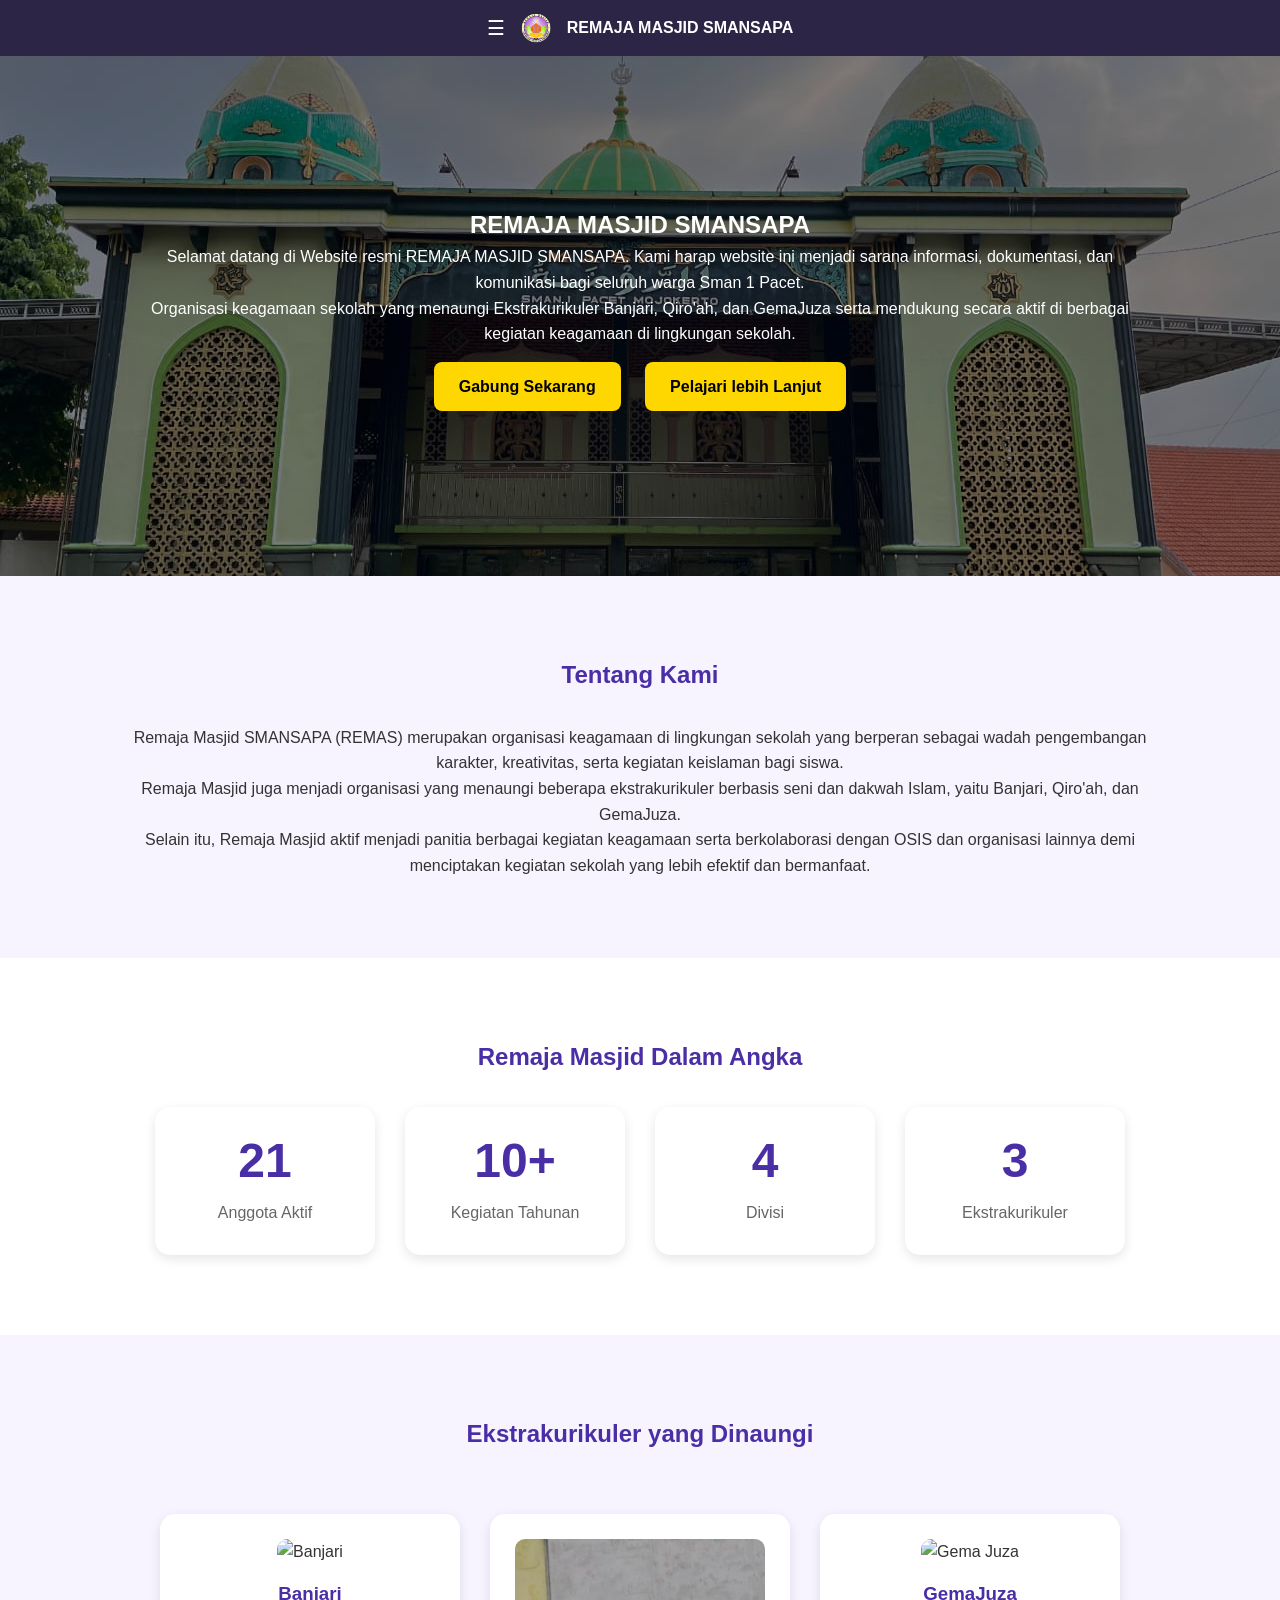
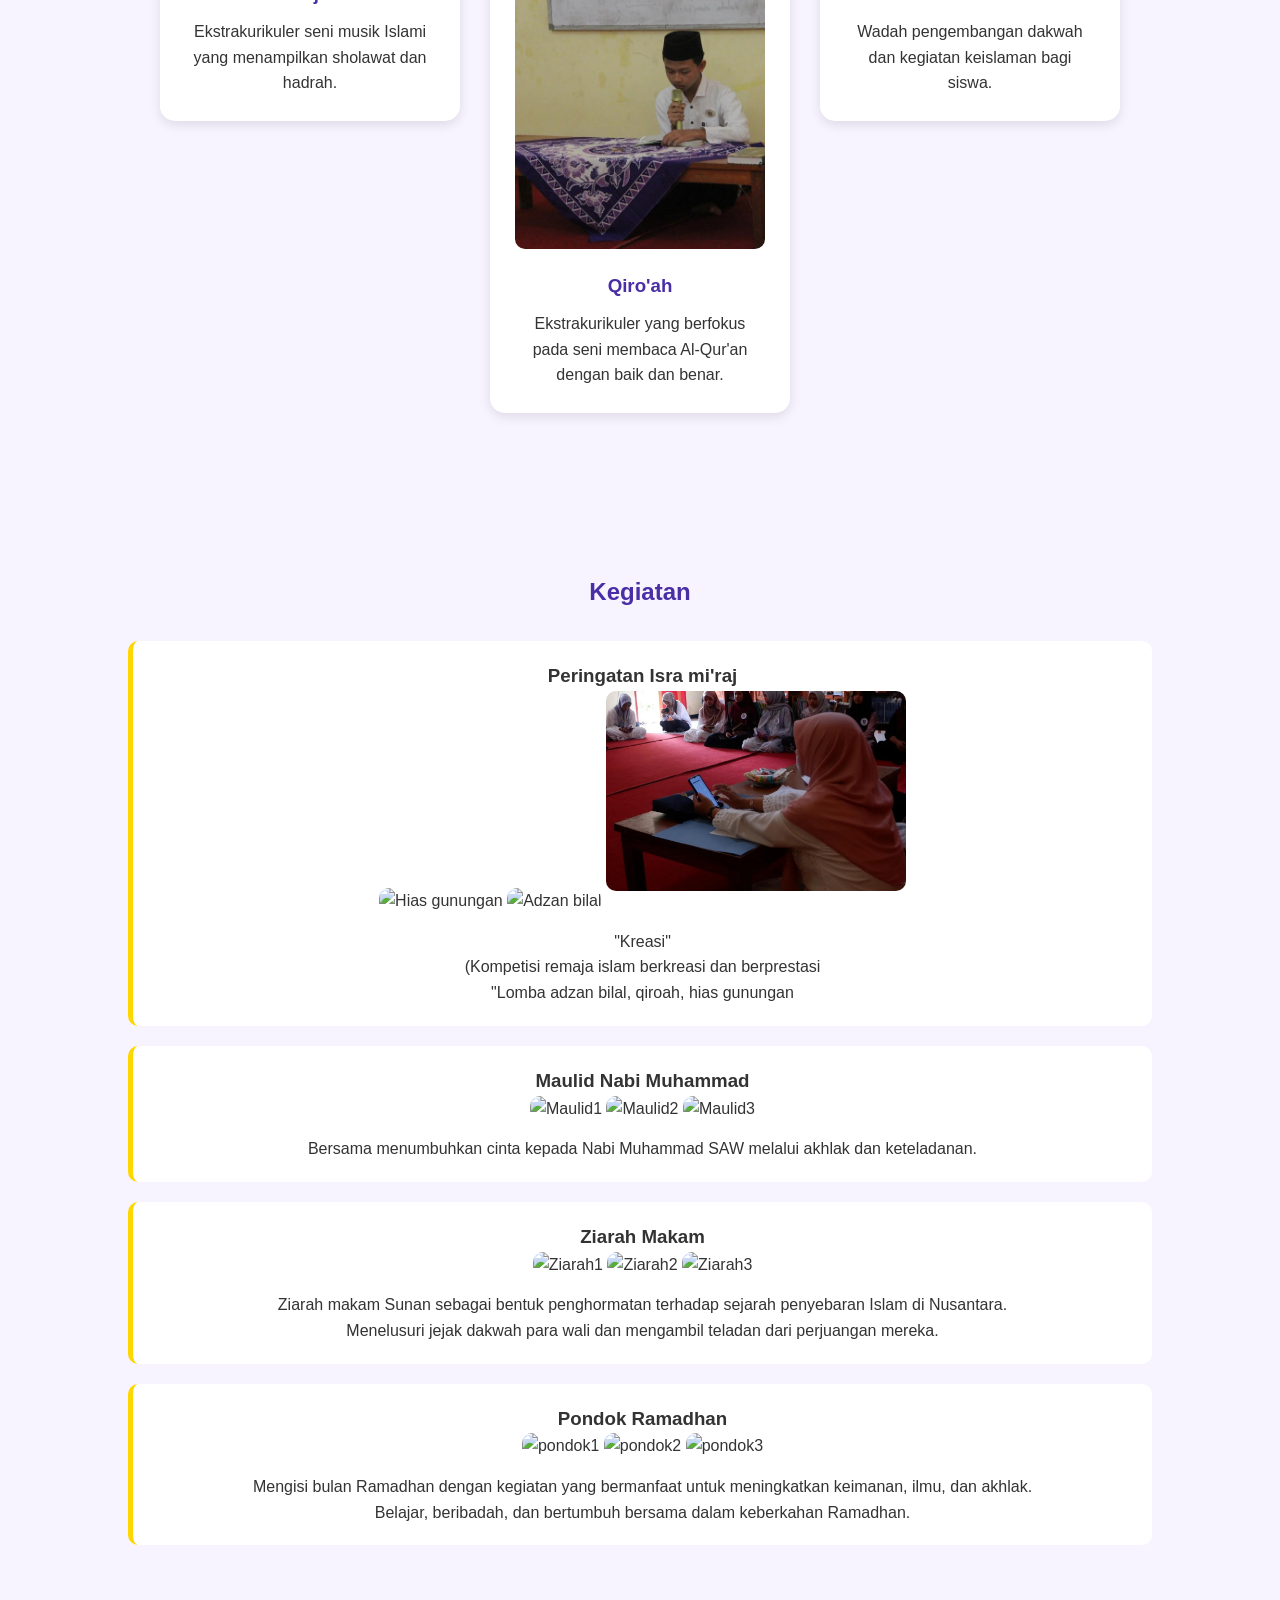
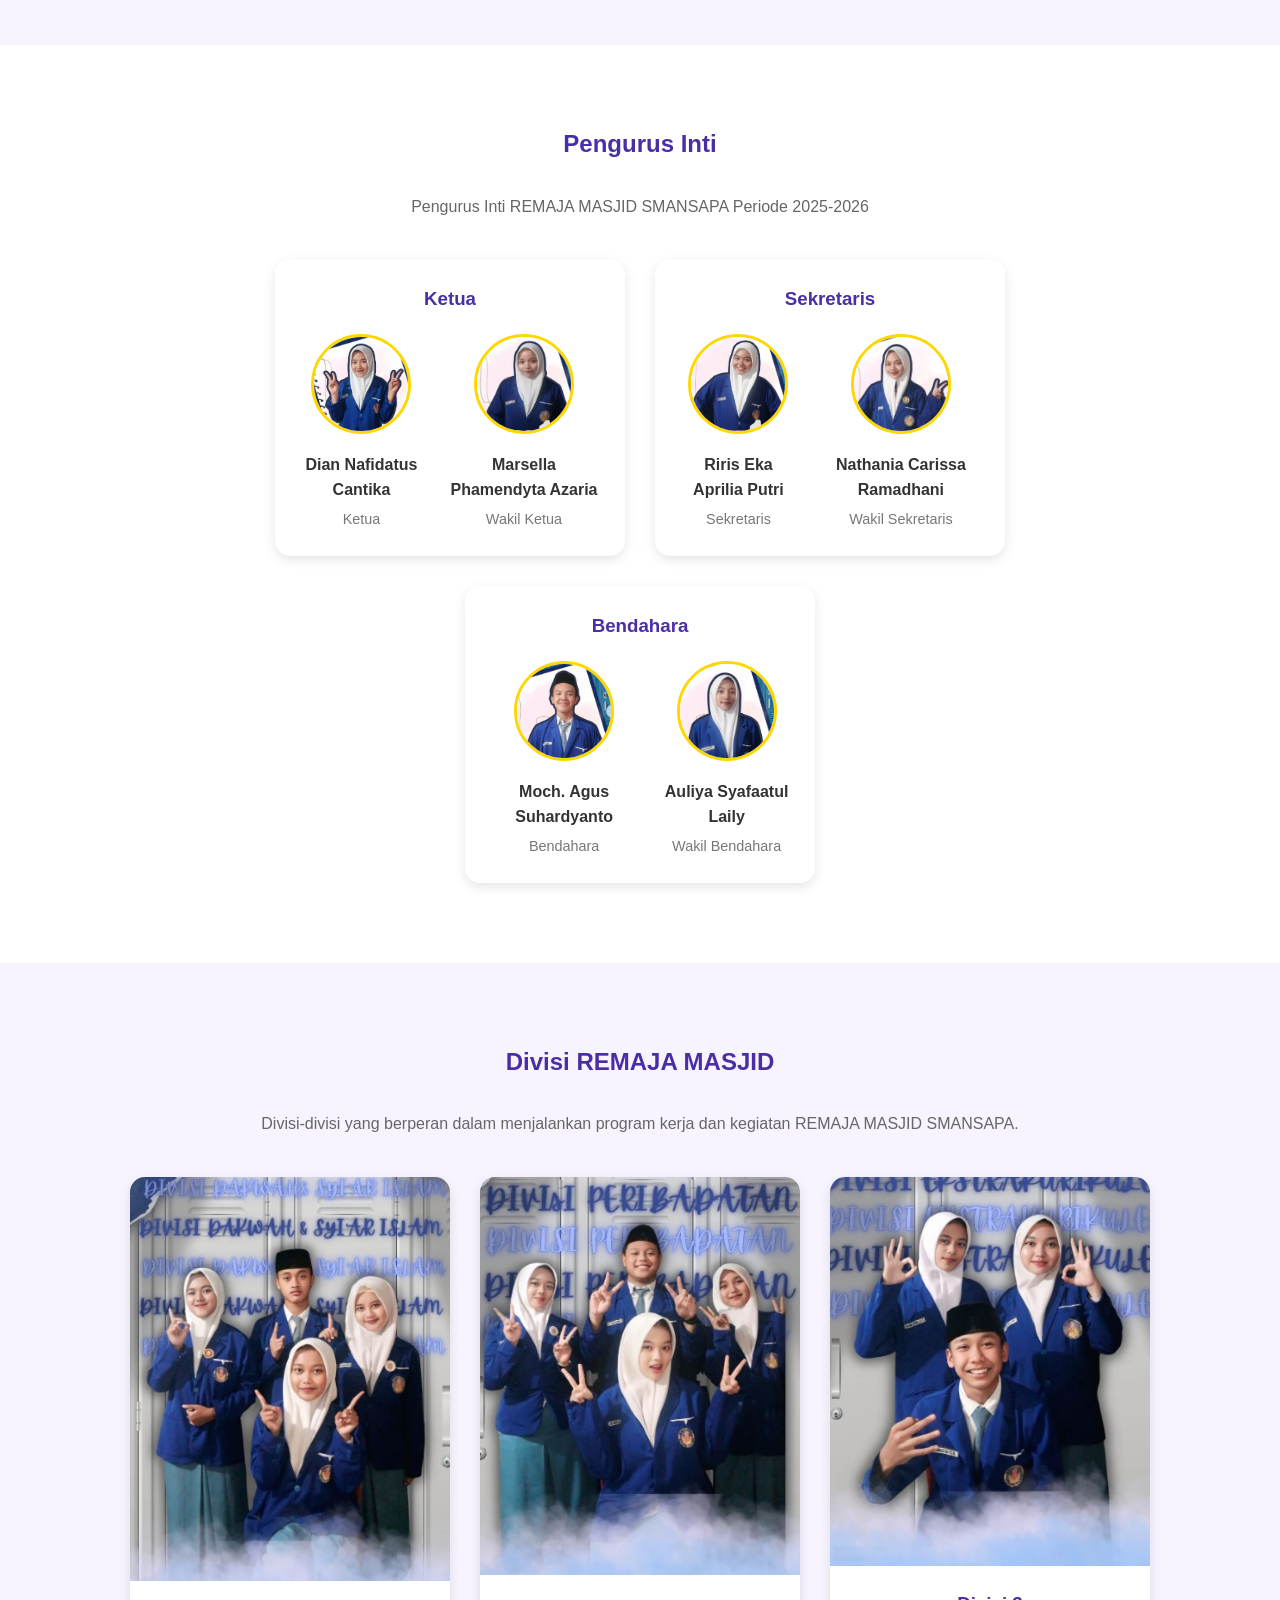
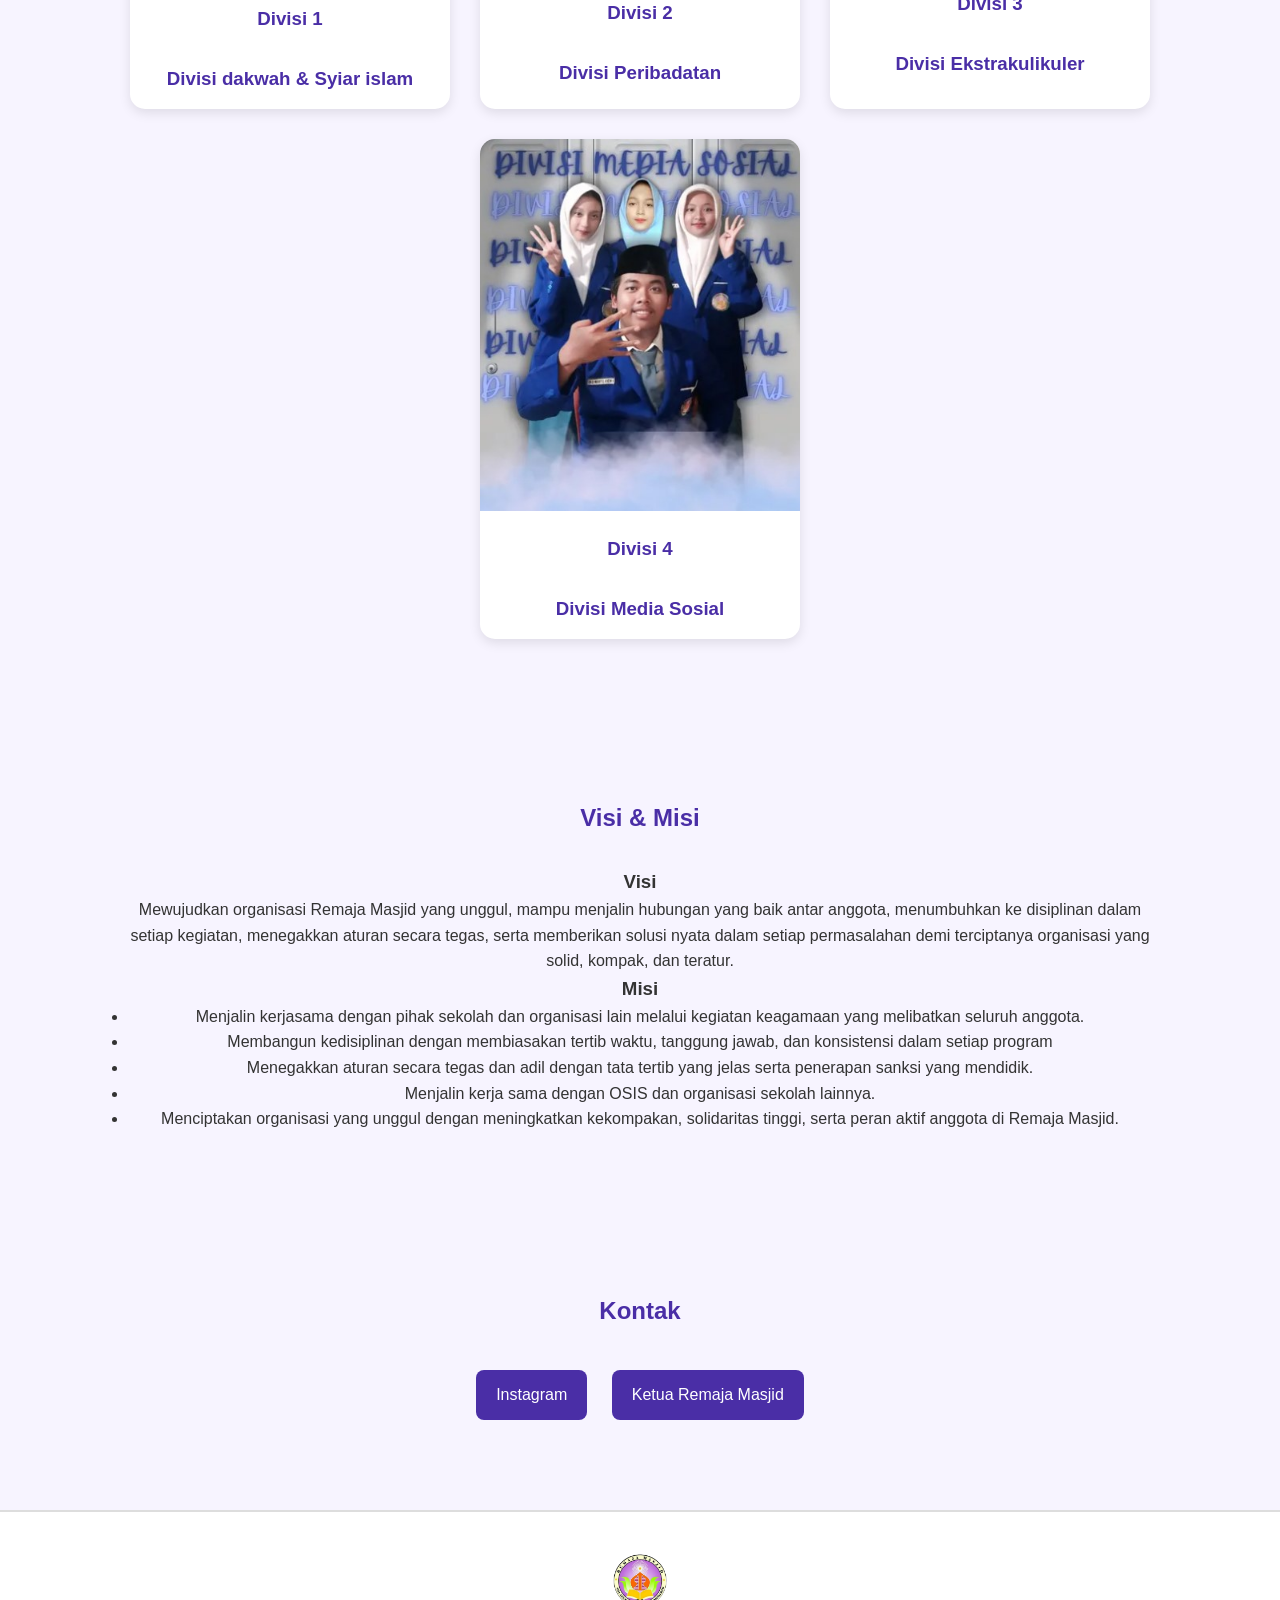
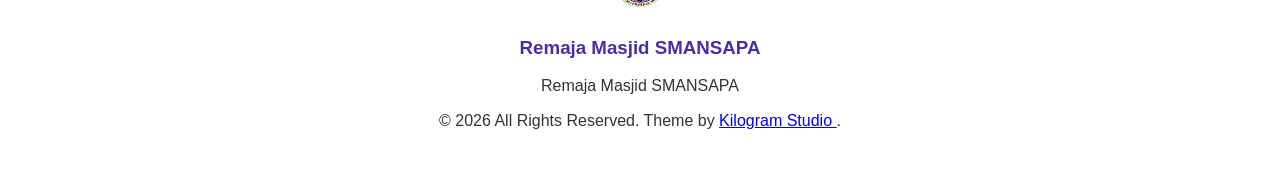
==== index.html @ 391dac23 "Update index.html" ====
<!DOCTYPE html>
<html lang="id">

<head>
    <meta charset="UTF-8">
    <meta name="viewport" content="width=device-width, initial-scale=1.0">
    <title>Remaja Masjid SMANSAPA.</title>

    <link rel="stylesheet" href="style.css">
</head>

<body>

    <header>

        <nav>
        
            <div class="logo-area">
        
                <button id="menu-btn">
        
                    ☰
        
                </button>
        
                <img src="gambar/LOGO.png" alt="Logo Remas">
        
                <h2>REMAJA MASJID SMANSAPA</h2>
        
            </div>
        
        </nav>

    </header><div id="overlay"></div>

        <div id="sidebar">
        
            <a href="#hero">Beranda</a>
        
            <a href="#tentang">Tentang</a>
        
            <a href="#ekskul">Ekstrakurikuler</a>
        
            <a href="#kegiatan">Kegiatan</a>

            <a href="#pengurus">Pengurus Inti</a>
        
            <a href="#divisi">Divisi</a>

            <a href="#visi-misi">Visi & Misi</a>
        
            <a href="#kontak">Kontak</a>
        
        </div>


    <section id="hero">

        <h1>REMAJA MASJID SMANSAPA</h1>

        <p>
            Selamat datang di Website resmi REMAJA MASJID SMANSAPA. Kami harap website ini menjadi sarana informasi, dokumentasi, dan komunikasi bagi seluruh warga Sman 1 Pacet.</p>

        <p> Organisasi keagamaan sekolah yang menaungi Ekstrakurikuler Banjari, Qiro'ah, dan GemaJuza serta mendukung secara aktif di berbagai kegiatan keagamaan di lingkungan sekolah.
        </p>

        <a href="https://docs.google.com/forms/d/e/1FAIpQLSfXuR6kwY2ZRZ_RQ1p_Y6IDalNfb9M-6oZUX_zDtpcR5_Clyg/viewform?usp=sharing&ouid=101065175279135988494">Gabung Sekarang</a>

        <a href="#tentang">Pelajari lebih Lanjut</a>

    </section>


    <section id="tentang" class="hidden">

        <h2>Tentang Kami</h2>

        <p>
            Remaja Masjid SMANSAPA (REMAS) merupakan
            organisasi keagamaan di lingkungan sekolah
            yang berperan sebagai wadah pengembangan
            karakter, kreativitas, serta kegiatan
            keislaman bagi siswa.
        </p>

        <p>
            Remaja Masjid juga menjadi organisasi yang menaungi
            beberapa ekstrakurikuler berbasis seni dan
            dakwah Islam, yaitu Banjari, Qiro'ah,
            dan GemaJuza.
        </p>

        <p>
            Selain itu, Remaja Masjid aktif menjadi panitia
            berbagai kegiatan keagamaan serta
            berkolaborasi dengan OSIS dan organisasi
            lainnya demi menciptakan kegiatan sekolah
            yang lebih efektif dan bermanfaat.
        </p>

    </section>

        <section id="statistik" class="hidden">

        <h2>Remaja Masjid Dalam Angka</h2>
    
        <div class="statistik-container">
    
            <div class="stat-card">
    
                <div class="stat-number">21</div>
    
                <div class="stat-label">
                    Anggota Aktif
                </div>
    
            </div>
    
            <div class="stat-card">
    
                <div class="stat-number">10+</div>
    
                <div class="stat-label">
                    Kegiatan Tahunan
                </div>
    
            </div>
    
            <div class="stat-card">
    
                <div class="stat-number">4</div>
    
                <div class="stat-label">
                    Divisi
                </div>
    
            </div>
    
            <div class="stat-card">
    
                <div class="stat-number">3</div>
    
                <div class="stat-label">
                    Ekstrakurikuler
                </div>
    
            </div>
    
        </div>
    
    </section>

    <section id="ekskul" class="hidden">

        <h2>Ekstrakurikuler yang Dinaungi</h2>

        <a href="banjari.html" class="ekskul-card">

            <div>
        
                <img src="gambar/banjari1.jpg" alt="Banjari">
        
                <h3>Banjari</h3>
        
                <p>
                    Ekstrakurikuler seni musik Islami yang
                    menampilkan sholawat dan hadrah.
                </p>
        
            </div>
        </a>
        <a href="qiroah.html" class="ekskul-card">

            <div>
        
                <img src="gambar/qiroah2.jpg" alt="Qiroah">
        
                <h3>Qiro'ah</h3>
        
                <p>
                    Ekstrakurikuler yang berfokus pada seni
                    membaca Al-Qur'an dengan baik dan benar.
                </p>
        
            </div>

        </a>

        <a href="gemajuza.html" class="ekskul-card">

            <div>
        
                <img src="gambar/gemajuza1.jpg" alt="Gema Juza">
        
                <h3>GemaJuza</h3>
        
                <p>
                    Wadah pengembangan dakwah dan kegiatan
                    keislaman bagi siswa.
                </p>
        
            </div>

        </a>

    </section>


    <section id="kegiatan" class="hidden">

        <h2>Kegiatan</h2>

        <div>

            <h3>Peringatan Isra mi'raj </h3>

            <img src="gambar/hias1.jpg" alt="Hias gunungan">
            <img src="gambar/adzan1.jpg" alt="Adzan bilal">
            <img src="gambar/qiroah1.jpg" alt="Qiroah">

            <p>"Kreasi"</p>
            <p>(Kompetisi remaja islam berkreasi dan berprestasi</p>
            <p>"Lomba adzan bilal, qiroah, hias gunungan</p>
            
        </div>

        <div>

            <h3>Maulid Nabi Muhammad</h3>
            
            <img src="gambar/mau1.jpg" alt="Maulid1">
            <img src="gambar/mau2.jpg" alt="Maulid2">
            <img src="gambar/mau3.jpg" alt="Maulid3">

            <p> Bersama menumbuhkan cinta kepada Nabi Muhammad SAW melalui akhlak dan keteladanan.</p>

        </div>

        <div>

            <h3>Ziarah Makam</h3>

            <img src="zia1.jpg" alt="Ziarah1">
            <img src="zia2.jpg" alt="Ziarah2">
            <img src="zia3.jpg" alt="Ziarah3">
            
            <p>Ziarah makam Sunan sebagai bentuk penghormatan terhadap sejarah penyebaran Islam di Nusantara.</p>
            <p>Menelusuri jejak dakwah para wali dan mengambil teladan dari perjuangan mereka.</p>

        </div>

        <div>

            <h3>Pondok Ramadhan</h3>

            <img src="pon1.JPG" alt="pondok1">
            <img src="pon2.JPG" alt="pondok2">
            <img src="pon3.JPG" alt="pondok3">
            
            <p>Mengisi bulan Ramadhan dengan kegiatan yang bermanfaat untuk meningkatkan keimanan, ilmu, dan akhlak.</p>
            <p>Belajar, beribadah, dan bertumbuh bersama dalam keberkahan Ramadhan.</p>

        </div>

    </section>

    <section id="pengurus" class="hidden">

        <h2>Pengurus Inti</h2>
    
        <p class="pengurus-subtitle">
            Pengurus Inti REMAJA MASJID SMANSAPA Periode 2025-2026
        </p>
    
        <div class="pengurus-container">
    
            <!-- Ketua -->
    
            <div class="pengurus-card">
    
                <h3>Ketua</h3>
    
                <div class="pengurus-pair">
    
                    <div class="anggota">
    
                        <img src="kt1.jpg">
    
                        <h4>Dian Nafidatus Cantika</h4>
    
                        <p>Ketua</p>
    
                    </div>
    
                    <div class="anggota">
    
                        <img src="wk1.jpg">
    
                        <h4>Marsella Phamendyta Azaria</h4>
    
                        <p>Wakil Ketua</p>
    
                    </div>
    
                </div>
    
            </div>
    
            <!-- Sekretaris -->
    
            <div class="pengurus-card">
    
                <h3>Sekretaris</h3>
    
                <div class="pengurus-pair">
    
                    <div class="anggota">
    
                        <img src="sk1.jpg">
    
                        <h4>Riris Eka Aprilia Putri</h4>
    
                        <p>Sekretaris</p>
    
                    </div>
    
                    <div class="anggota">
    
                        <img src="ws1.jpg">
    
                        <h4>Nathania Carissa Ramadhani</h4>
    
                        <p>Wakil Sekretaris</p>
    
                    </div>
    
                </div>
    
            </div>
    
            <!-- Bendahara -->
    
            <div class="pengurus-card">
    
                <h3>Bendahara</h3>
    
                <div class="pengurus-pair">
    
                    <div class="anggota">
    
                        <img src="be1.jpg">
    
                        <h4>Moch. Agus Suhardyanto</h4>
    
                        <p>Bendahara</p>
    
                    </div>
    
                    <div class="anggota">
    
                        <img src="wb1.jpg">
    
                        <h4>Auliya Syafaatul Laily</h4>
    
                        <p>Wakil Bendahara</p>
    
                    </div>
    
                </div>
    
            </div>
    
        </div>
    
    </section>

    <section id="divisi" class="hidden">
    
        <h2>Divisi REMAJA MASJID</h2>
    
        <p class="divisi-subtitle">
            Divisi-divisi yang berperan dalam menjalankan program kerja dan kegiatan REMAJA MASJID SMANSAPA.
        </p>
    
        <div class="divisi-container">
    
            <div class="divisi-card">
    
                <img src="di1.jpg" alt="Divisi 1">
    
                <h3>Divisi 1</h3>
                <h3>Divisi dakwah & Syiar islam</h3>
    
            </div>
    
            <div class="divisi-card">
    
                <img src="di2.jpg" alt="Divisi 2">
    
                <h3>Divisi 2</h3>
                <h3>Divisi Peribadatan</h3>
    
            </div>
    
            <div class="divisi-card">
    
                <img src="di3.jpg" alt="Divisi 3">
    
                <h3>Divisi 3</h3>
                <h3>Divisi Ekstrakulikuler</h3>
    
            </div>
    
            <div class="divisi-card">
    
                <img src="di4.jpg" alt="Divisi 4">
    
                <h3>Divisi 4</h3>
                <h3>Divisi Media Sosial</h3>
    
            </div>
    
        </div>
    
    </section>

    <section id="visi-misi" class="hidden">

        <h2>Visi & Misi</h2>

        <h3>Visi</h3>

        <p>
            Mewujudkan organisasi Remaja Masjid yang unggul, mampu menjalin hubungan yang baik antar anggota, menumbuhkan ke disiplinan dalam setiap kegiatan, menegakkan aturan secara tegas, serta memberikan solusi nyata dalam setiap permasalahan demi terciptanya organisasi yang solid, kompak, dan teratur.
        </p>

        <h3>Misi</h3>

        <ul>

            <li>Menjalin kerjasama dengan pihak sekolah dan organisasi lain melalui kegiatan keagamaan yang melibatkan seluruh anggota.</li>

            <li>Membangun kedisiplinan dengan membiasakan tertib waktu, tanggung jawab, dan konsistensi dalam setiap program</li>

            <li>Menegakkan aturan secara tegas dan adil dengan tata tertib yang jelas serta penerapan sanksi yang mendidik.</li>

            <li>Menjalin kerja sama dengan OSIS dan organisasi sekolah lainnya.</li>

            <li>Menciptakan organisasi yang unggul dengan meningkatkan kekompakan, solidaritas tinggi, serta peran aktif anggota di Remaja Masjid.</li>

        </ul>

    </section>

    <section id="kontak" class="hidden">

        <h2>Kontak</h2>

        <a href="https://www.instagram.com/remajamasjid_smansapa?igsh=MW0yZW56Z2dkMW5zeQ==">
            Instagram
        </a>
        <a href="https://wa.me/6285951311831">
            Ketua Remaja Masjid
        </a>

    </section>


    <footer>

        <img src="gambar/LOGO.png" alt="Logo Remas">

        <h3>Remaja Masjid SMANSAPA</h3>

        <p>
            Remaja Masjid SMANSAPA
        </p>

        <p>
            © 2026 All Rights Reserved. Theme by
            <a href="https://kilogramstudio616-lgtm.github.io/Website-Daftar/KiloGram4.html">
                Kilogram Studio
            </a>.
        </p>

    </footer>

<script>

const hiddenElements =
document.querySelectorAll(".hidden");

function showElements(){

    hiddenElements.forEach((el)=>{

        const top =
        el.getBoundingClientRect().top;

        const trigger =
        window.innerHeight - 100;

        if(top < trigger){

            el.classList.add("show");

        }

    });

}

window.addEventListener(
"scroll",
showElements
);

showElements();

const menuBtn =
document.getElementById("menu-btn");

const sidebar =
document.getElementById("sidebar");

const overlay =
document.getElementById("overlay");

menuBtn.addEventListener("click", ()=>{

    sidebar.classList.toggle("active");

    overlay.classList.toggle("active");

});

overlay.addEventListener("click", ()=>{

    sidebar.classList.remove("active");

    overlay.classList.remove("active");

});

</script>

</body>

</html>
---- style.css ----
*{
    margin: 0;
    padding: 0;
    box-sizing: border-box;
}

body{
    font-family: Arial, Helvetica, sans-serif;
    background: #f7f4ff;
    color: #333;
    line-height: 1.6;

    text-align: center;
    
}


header{
    background: #2d2545;
    padding: 12px 8%;

    position: sticky;
    top: 0;

    transition: all 0.3s ease;
    
    z-index: 1000;
}

header.kecil{
    padding: 4px 4%;

    backdrop-filter: blur(10px);

    box-shadow: 0 2px 10px rgba(0,0,0,0.2);
}

nav{

    position: relative;

    display: flex;

    justify-content: center;

    align-items: center;
}
nav div{
    display: flex;
    align-items: center;
    gap: 15px;
}

nav img{
    width: 32px;
    height: 32px;
    object-fit: cover;
    transition: all 0.3s ease;
}

header.kecil nav img{
    width: 25px;
    height: 25px;
}

nav h2{
    color: white;
    font-size: 1rem;
}

nav ul{
    display: flex;
    list-style: none;
    gap: 25px;
}

nav a{
    color: white;
    text-decoration: none;
    font-weight: bold;
    transition: 0.3s;
}

nav a:hover{
    color: #ffd700;
}



#hero{

    background:
    linear-gradient(
        rgba(0,0,0,0.5),
        rgba(0,0,0,0.5)
    ),
    url("gambar/masjid1.jpeg");

    background-size: cover;

    background-position: center;

    background-repeat: no-repeat;

    color: white;

    text-align: center;

    padding: 150px 10%;

}

#hero a{
    display: inline-block;
    margin: 15px 10px;
    padding: 12px 25px;
    background: #ffd700;
    color: black;
    text-decoration: none;
    border-radius: 8px;
    font-weight: bold;
}

#hero a:hover{
    background: #f5c400;
}


section{
    padding: 80px 10%;
}

section h2{
    text-align: center;
    color: #4a2ea6;
    margin-bottom: 30px;
}



#ekskul{
    display: flex;
    flex-wrap: wrap;
    justify-content: center;
    gap: 30px;
}

.ekskul-card{
    text-decoration: none;
    color: inherit;
}

#ekskul h2{
    width: 100%;
}

#ekskul div{
    width: 300px;
    background: white;
    padding: 25px;
    border-radius: 15px;
    text-align: center;
    box-shadow: 0 4px 12px rgba(0,0,0,0.1);
    transition: 0.3s;
    cursor: pointer;
}

#ekskul div:hover{
    transform: translateY(-8px);
}

#ekskul img{
    width: 100%;
    border-radius: 10px;
    margin-bottom: 15px;
}

#ekskul h3{
    color: #4a2ea6;
    margin-bottom: 10px;
}


#kegiatan div{
    background: white;
    padding: 20px;
    margin: 20px 0;
    border-left: 5px solid #ffd700;
    border-radius: 10px;
}

#kegiatan img{
    width: 100%;
    max-width: 300px;
    height: 200px;
    object-fit: cover;
    border-radius: 10px;
    margin-bottom: 15px;
}

#galeri{
    text-align: center;
}

#galeri img{
    width: 250px;
    height: 180px;
    object-fit: cover;
    margin: 10px;
    border-radius: 12px;
}



#faq h3{
    color: #4a2ea6;
    margin-top: 25px;
}



#kontak{
    text-align: center;
}

#kontak a{
    display: inline-block;
    padding: 12px 20px;
    margin: 10px;
    background: #4a2ea6;
    color: white;
    text-decoration: none;
    border-radius: 8px;
}

#kontak a:hover{
    background: #5d3bd1;
}



footer{
    background: white;
    text-align: center;
    padding: 40px 20px;
    border-top: 2px solid #ddd;
}

footer img{
    width: 80px;
    margin-bottom: 15px;
}

footer h3{
    color: #4a2ea6;
}

footer p{
    margin-top: 10px;
}



@media (max-width: 768px){

    nav{
        flex-direction: column;
        gap: 20px;
    }

    nav ul{
        flex-wrap: wrap;
        justify-content: center;
    }

    #hero h1{
        font-size: 2rem;
    }

    #ekskul div{
        width: 100%;
    }

    #galeri img{
        width: 100%;
        height: auto;
    }

    .stat-card{

    width: 100%;
}
    

}

.hidden{
    opacity: 0;

    transform: translateY(100px);

    transition:
    opacity 0.8s ease,
    transform 0.8s ease;
}

.show{
    opacity: 1;

    transform: translateY(0);
}


.logo-area{
    display:flex;
    align-items:center;
    gap:15px;
}

#menu-btn{

    background:none;

    border:none;

    color:white;

    font-size:20px;

    cursor:pointer;

    align-items:flex-start;
}


/* Sidebar */

#sidebar{

    position: fixed;

    top: 45px;

    left: -220px;

    width: 200px;

    background: #2d2545;

    border-radius: 0 12px 12px 0;

    padding: 10px 0;

    transition: 0.3s;

    z-index: 2000;
}

#sidebar.active{

    left:0;
}

#sidebar a{

    display:block;

    padding:12px 20px;

    color:white;

    text-decoration:none;

    text-align:left;

    font-size:15px;

    transition:0.3s;
}

#sidebar a:hover{

    background:#4a2ea6;
}


/* Overlay */

#overlay{

    position:fixed;

    top:0;

    left:0;

    width:100%;

    height:100%;

    background:rgba(0,0,0,0.08);

    opacity:0;

    visibility:hidden;

    transition:0.3s;

    z-index:1500;
}

#overlay.active{

    opacity:1;

    visibility:visible;
}

/* =====================
   PENGURUS INTI
===================== */

#pengurus{

    background: #ffffff;
}

.pengurus-subtitle{

    margin-bottom: 40px;

    color: #666;
}

.pengurus-container{

    display: flex;

    flex-wrap: wrap;

    justify-content: center;

    gap: 30px;
}

.pengurus-card{

    background: white;

    width: 350px;

    padding: 25px;

    border-radius: 15px;

    box-shadow: 0 4px 12px rgba(0,0,0,0.1);

    transition: 0.3s;
}

.pengurus-card:hover{

    transform: translateY(-8px);
}

.pengurus-card h3{

    color: #4a2ea6;

    margin-bottom: 20px;
}

.pengurus-pair{

    display: flex;

    justify-content: center;

    gap: 25px;
}

.anggota{

    text-align: center;
}

.anggota img{

    width: 100px;

    height: 100px;

    object-fit: cover;

    border-radius: 50%;

    border: 3px solid #ffd700;

    margin-bottom: 10px;
}

.anggota h4{

    font-size: 1rem;

    color: #333;

    margin-bottom: 5px;
}

.anggota p{

    color: #777;

    font-size: 0.9rem;
}

/* =====================
   DIVISI REMAS
===================== */

#divisi{

    background: #f7f4ff;
}

.divisi-subtitle{

    color: #666;

    margin-bottom: 40px;
}

.divisi-container{

    display: flex;

    flex-wrap: wrap;

    justify-content: center;

    gap: 30px;
}

.divisi-card{

    width: 320px;

    background: white;

    border-radius: 15px;

    overflow: hidden;

    box-shadow: 0 4px 12px rgba(0,0,0,0.1);

    transition: 0.3s;
}

.divisi-card:hover{

    transform: translateY(-8px);
}

.divisi-card img{

    width: 100%;

    height: auto;
}

.divisi-card h3{

    padding: 15px;

    color: #4a2ea6;
}

/* =====================
   REMAS DALAM ANGKA
===================== */

#statistik{

    background: white;
}

.statistik-container{

    display: flex;

    flex-wrap: wrap;

    justify-content: center;

    gap: 30px;

    margin-top: 30px;
}

.stat-card{

    width: 220px;

    background: white;

    padding: 30px 20px;

    border-radius: 15px;

    box-shadow: 0 4px 12px rgba(0,0,0,0.1);

    transition: 0.3s;
}

.stat-card:hover{

    transform: translateY(-8px);
}

.stat-number{

    font-size: 3rem;

    font-weight: bold;

    color: #4a2ea6;

    line-height: 1;
}

.stat-label{

    margin-top: 15px;

    color: #666;

    font-size: 1rem;
}
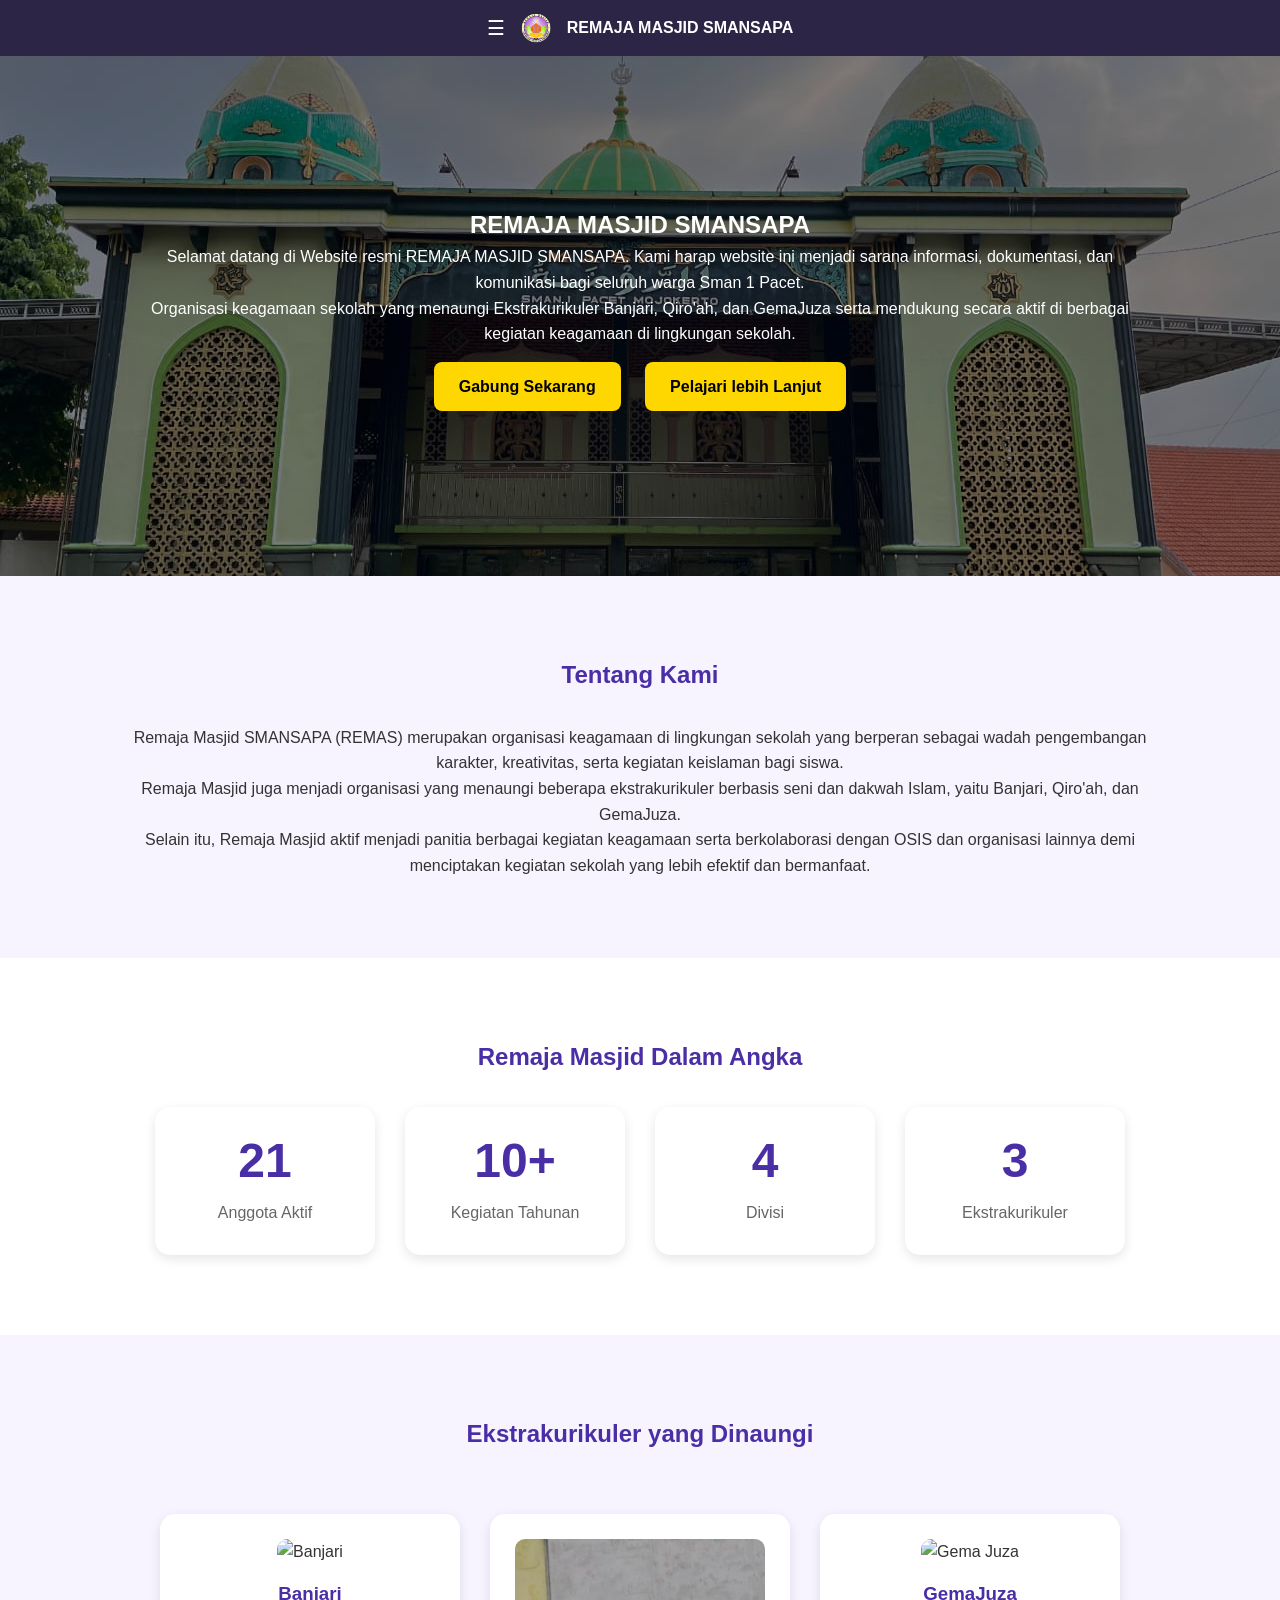
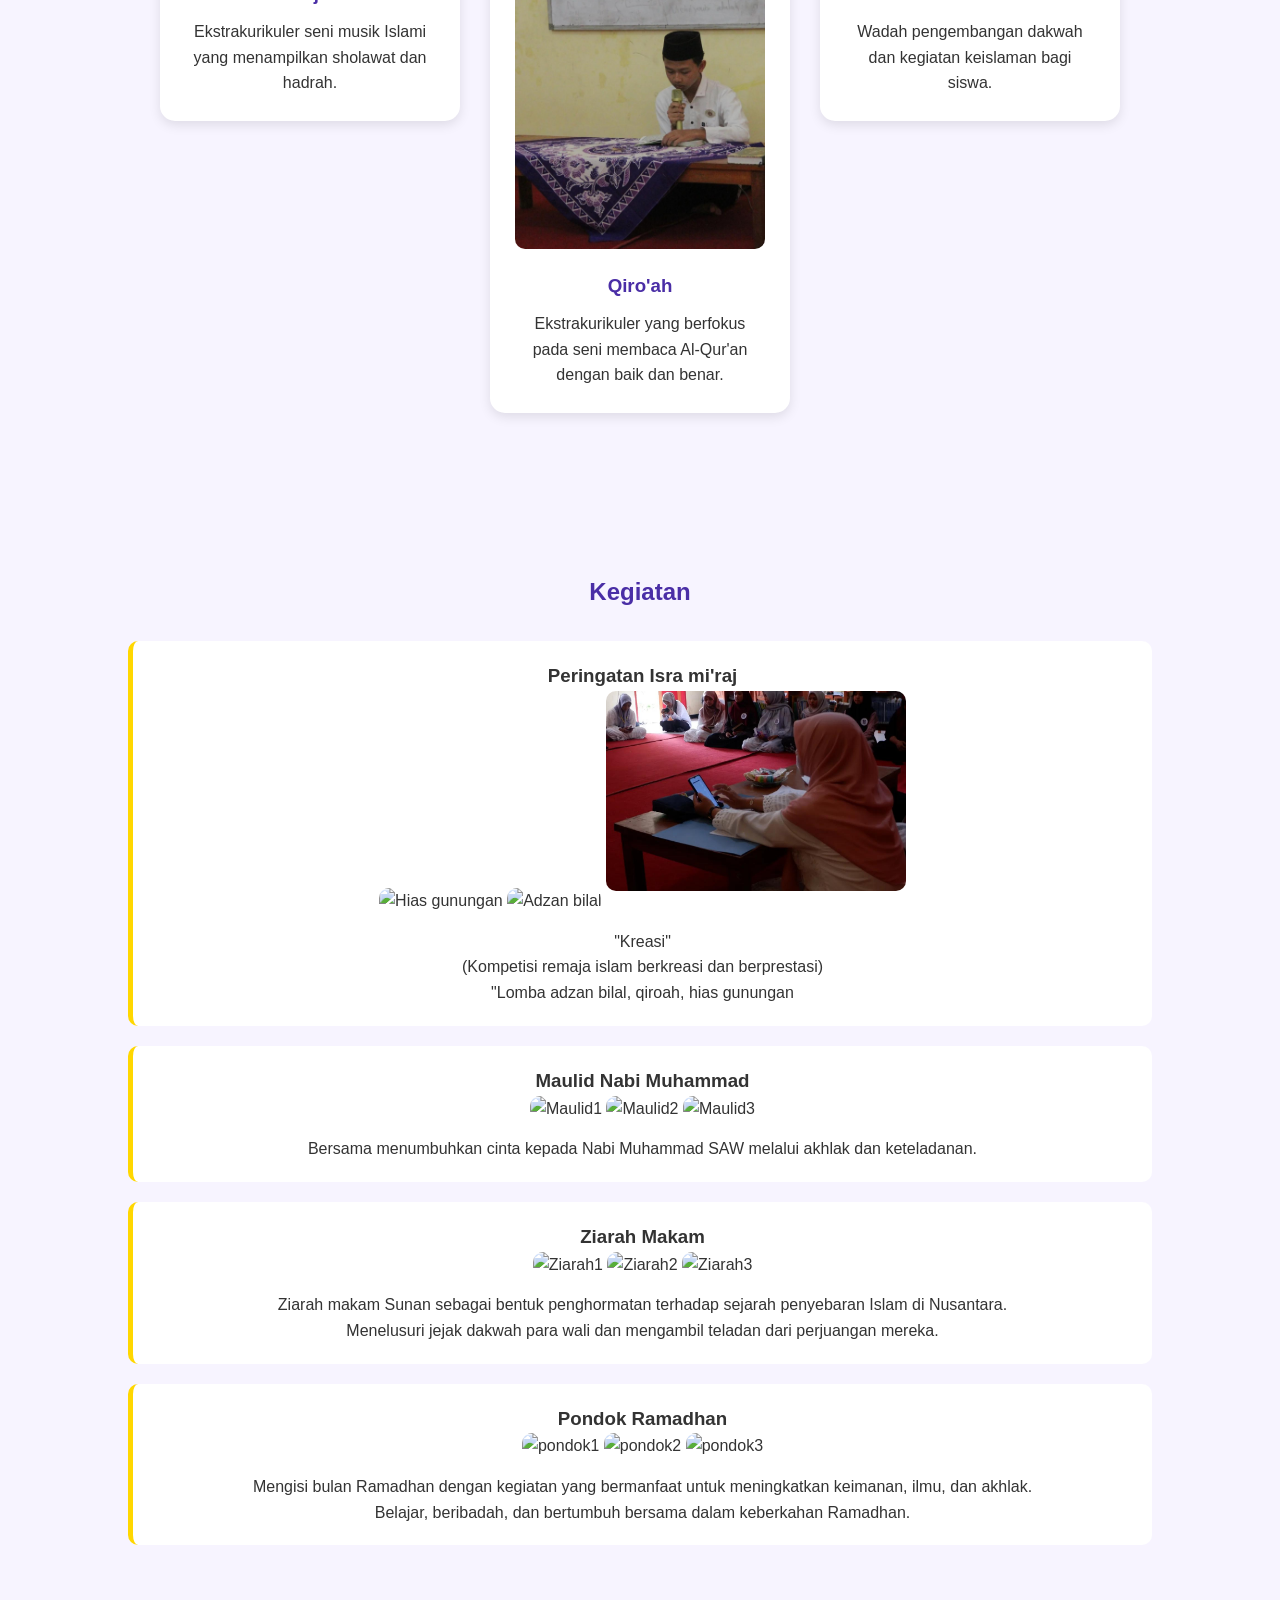
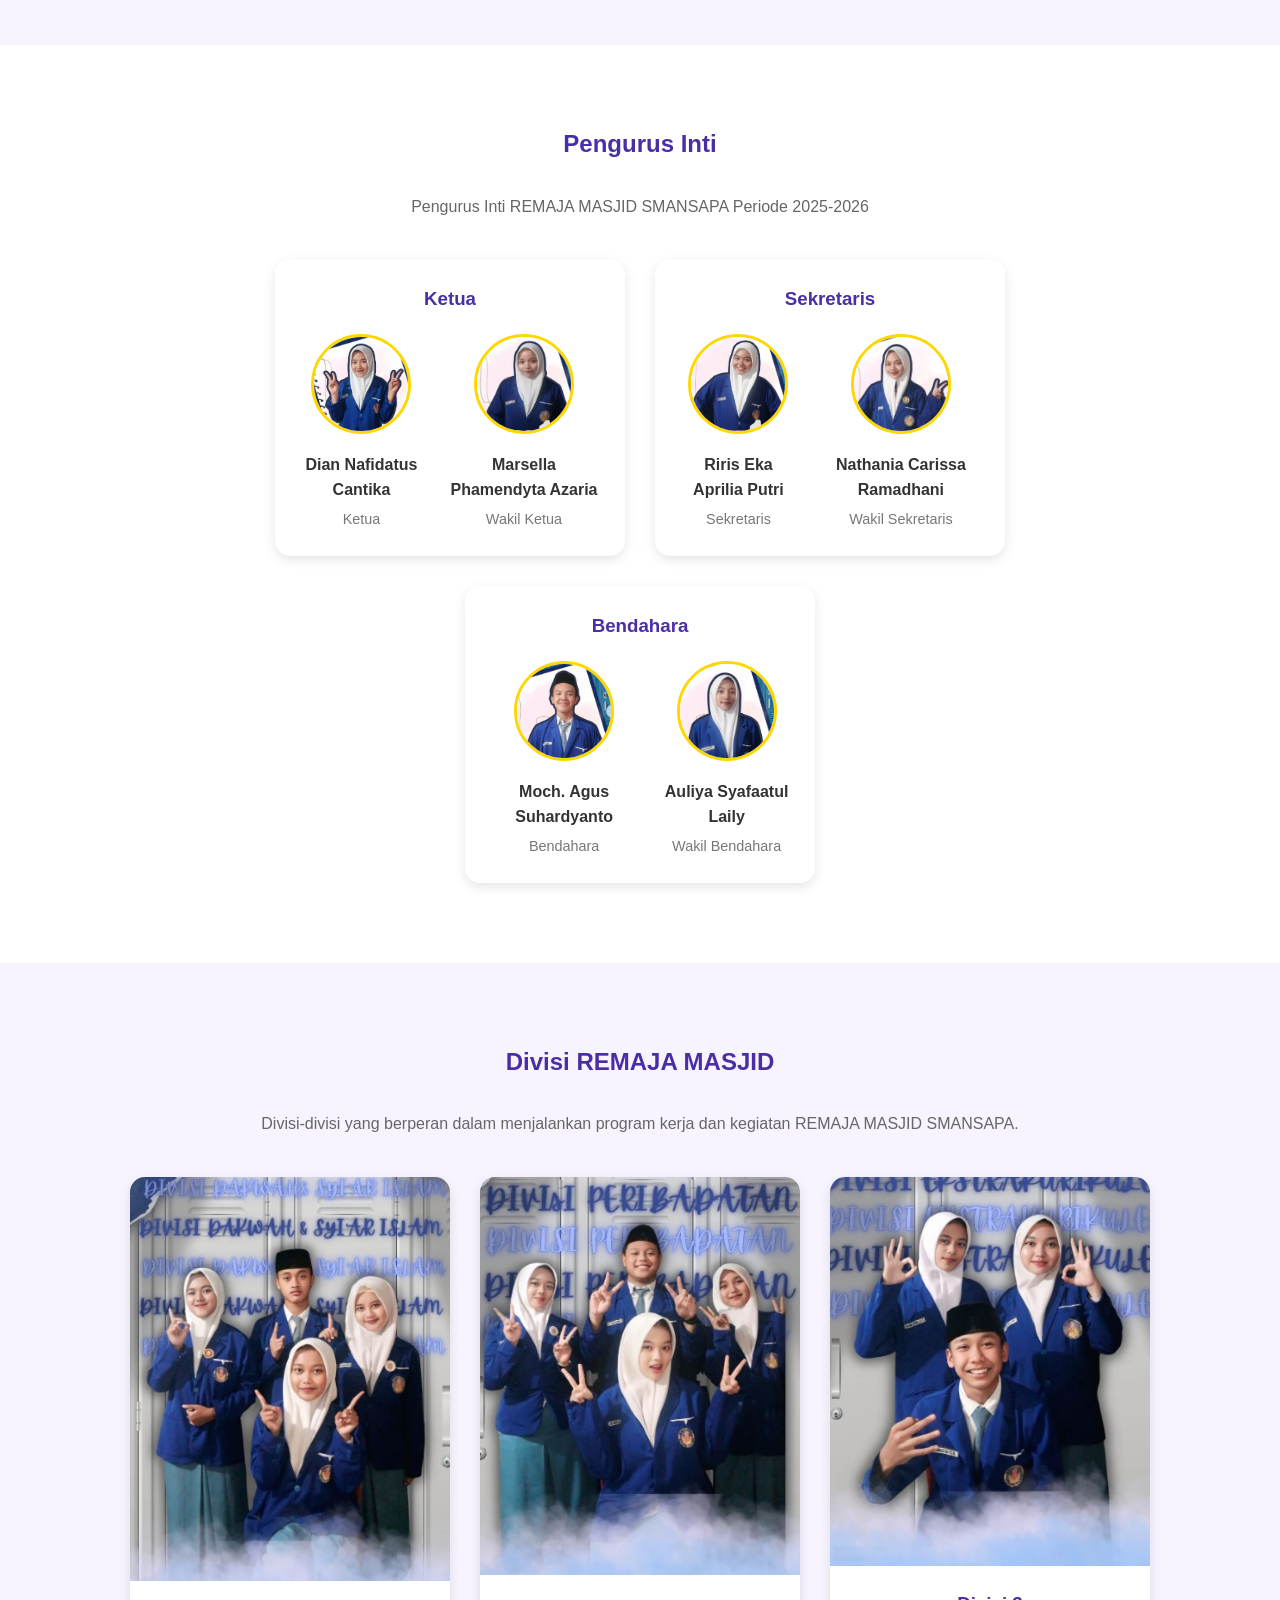
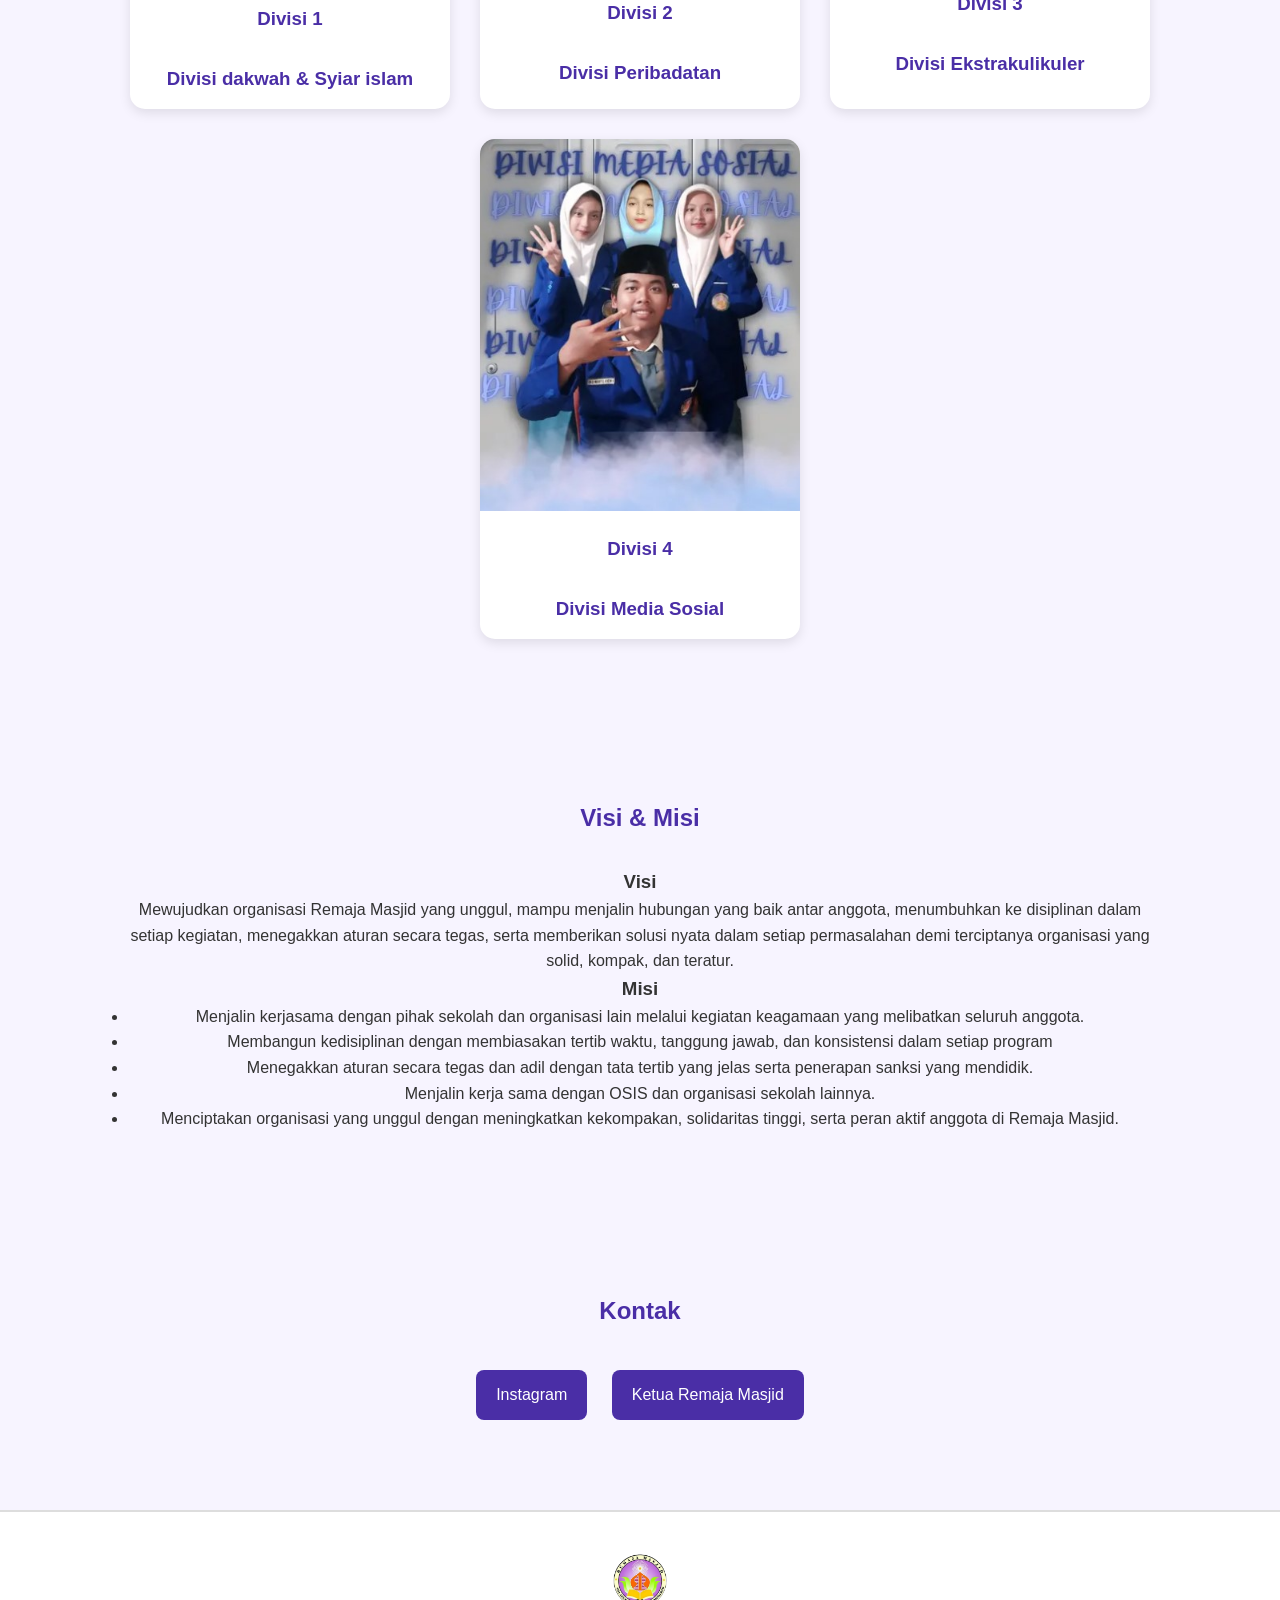
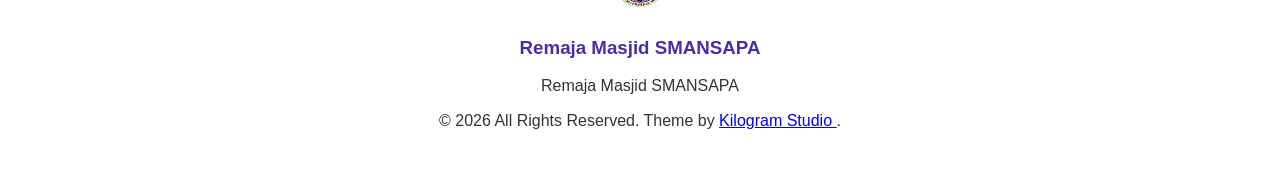
==== commit 5b06ddb2: "Update index.html" ====
--- a/index.html
+++ b/index.html
@@ -219,7 +219,7 @@
             <img src="gambar/qiroah1.jpg" alt="Qiroah">
 
             <p>"Kreasi"</p>
-            <p>(Kompetisi remaja islam berkreasi dan berprestasi</p>
+            <p>(Kompetisi remaja islam berkreasi dan berprestasi)</p>
             <p>"Lomba adzan bilal, qiroah, hias gunungan</p>
             
         </div>
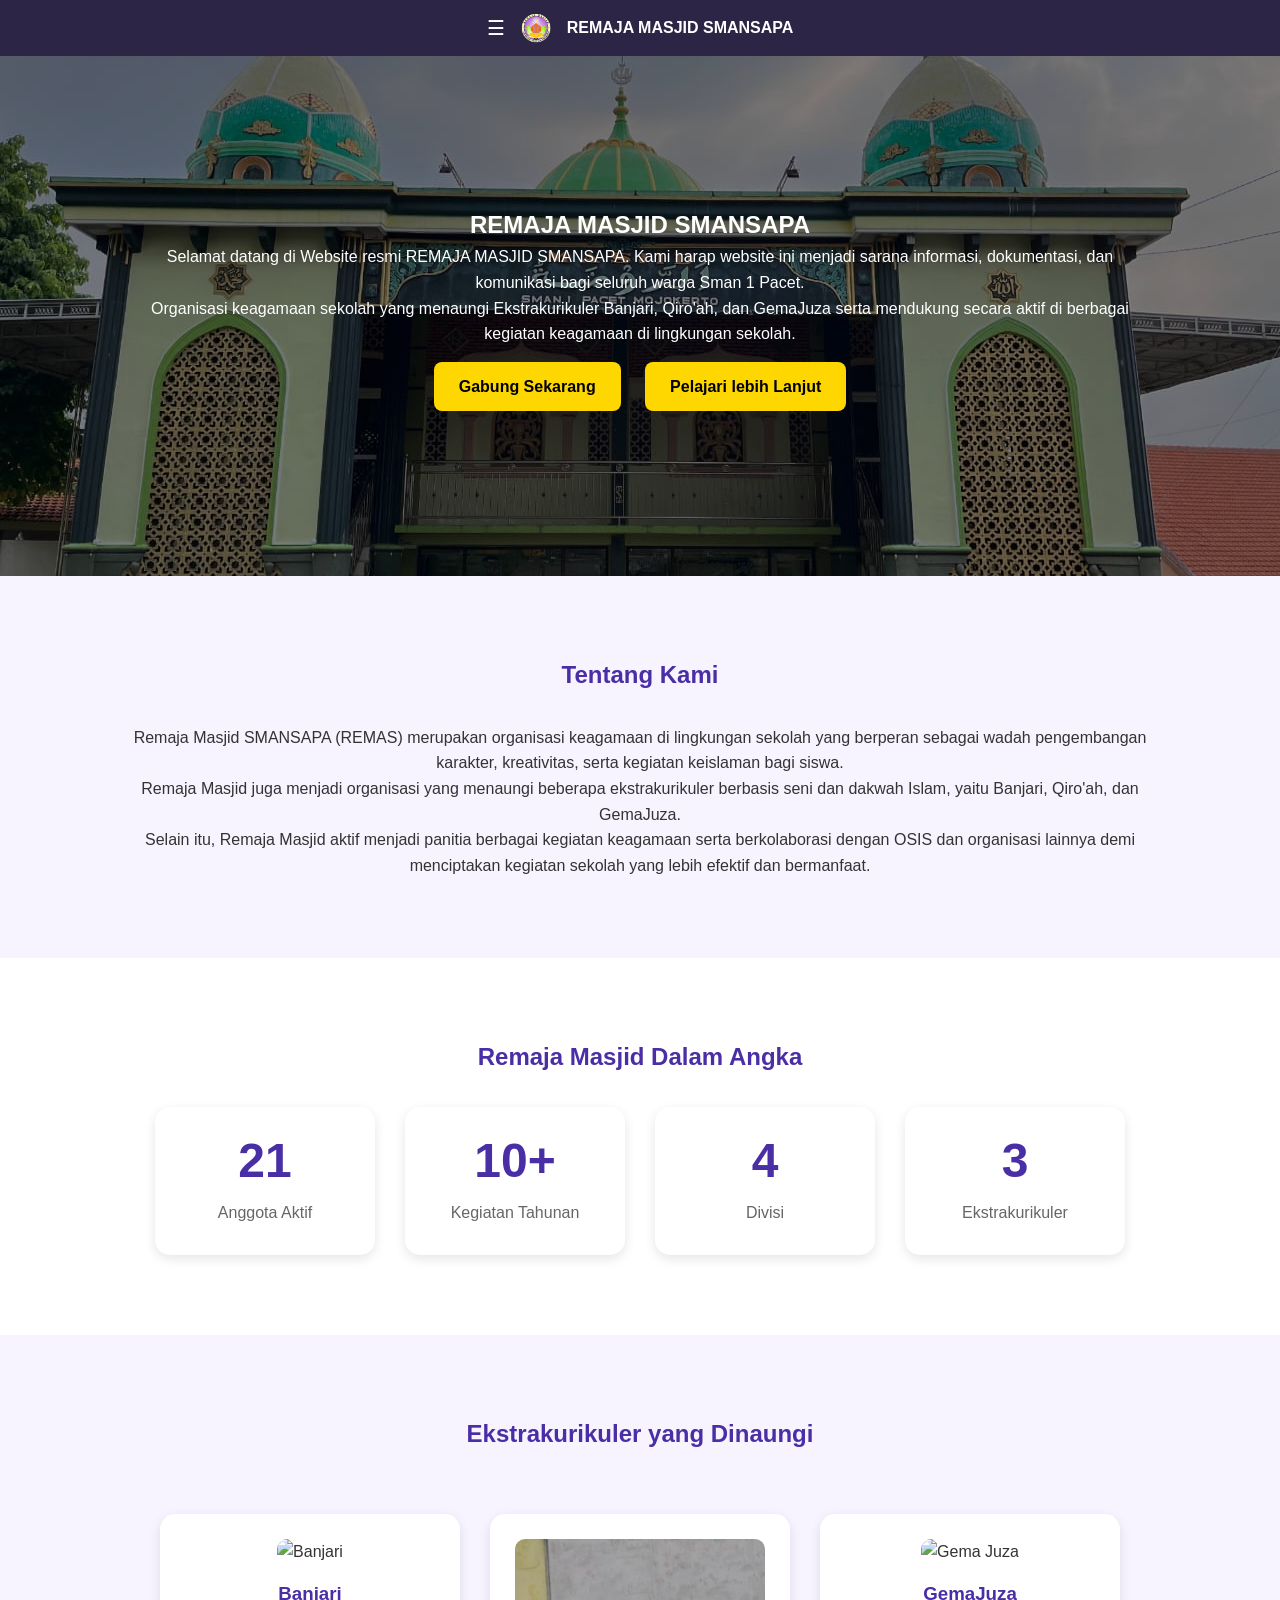
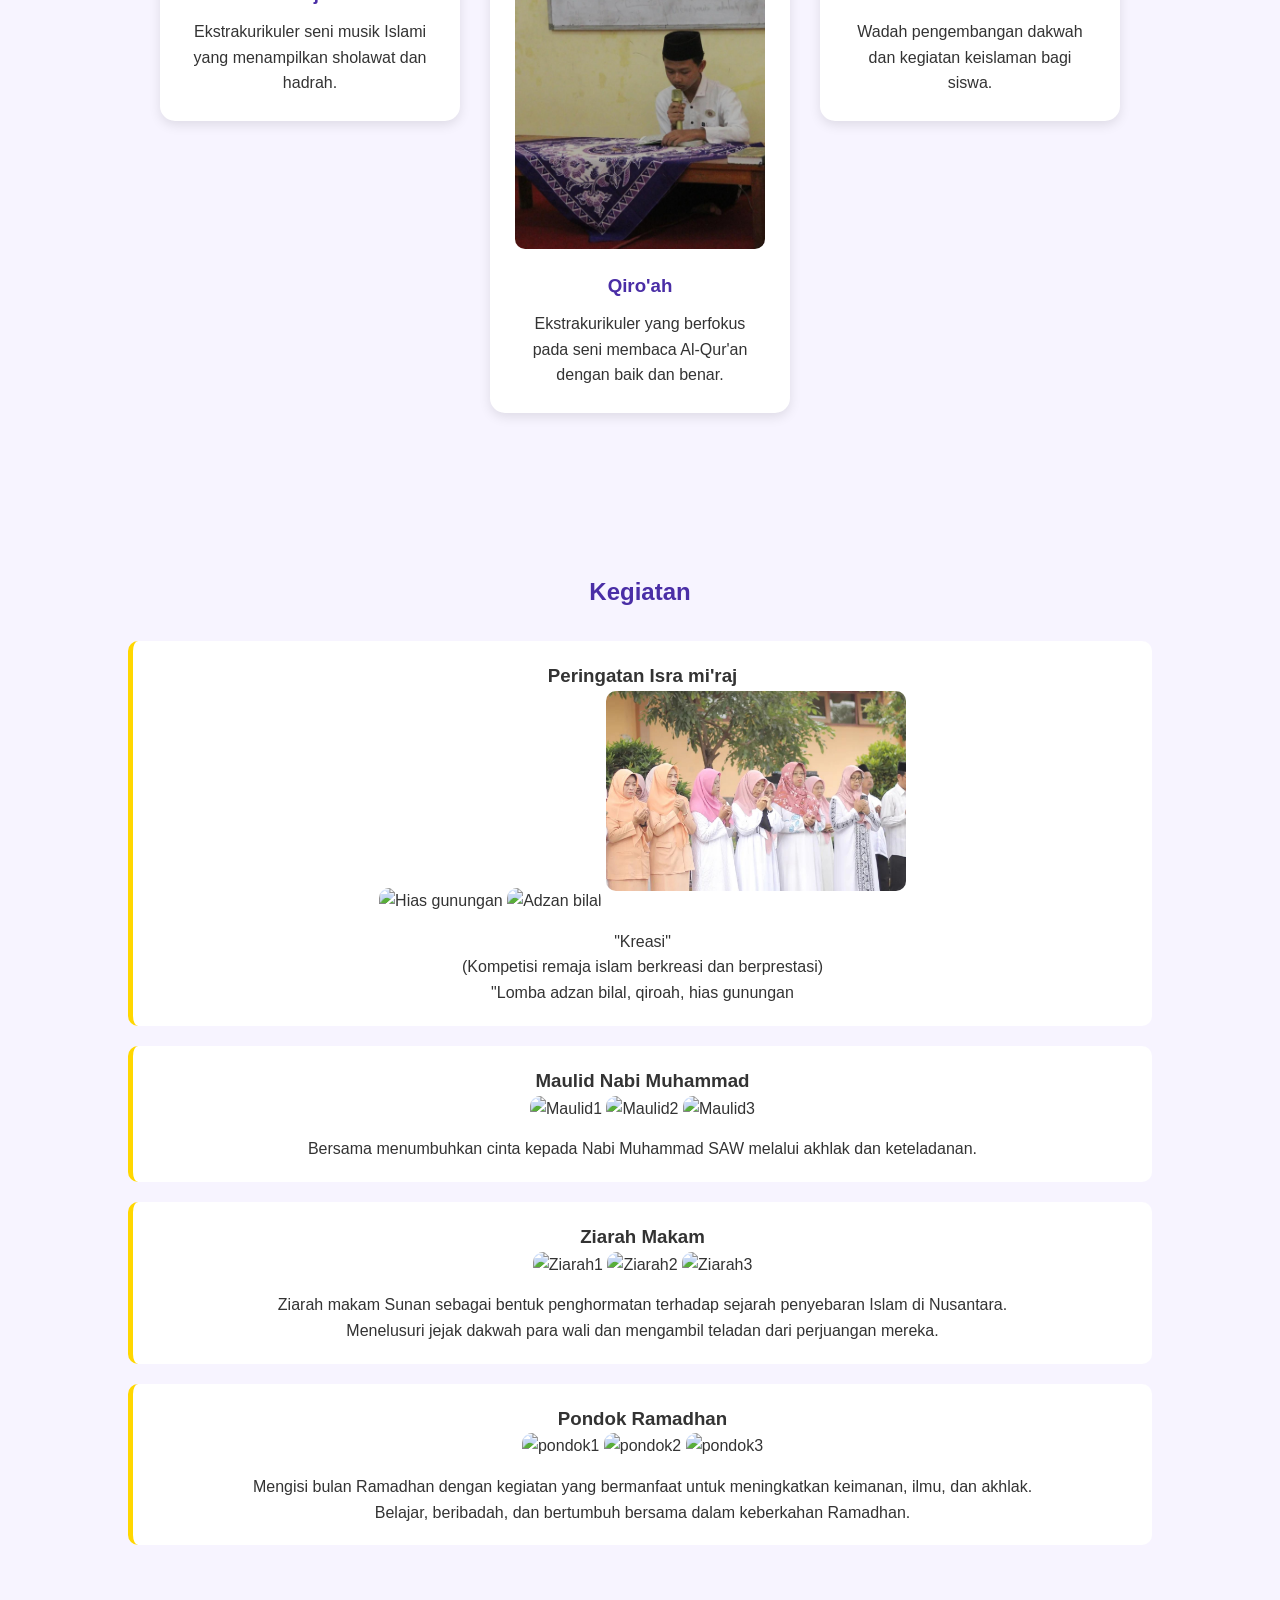
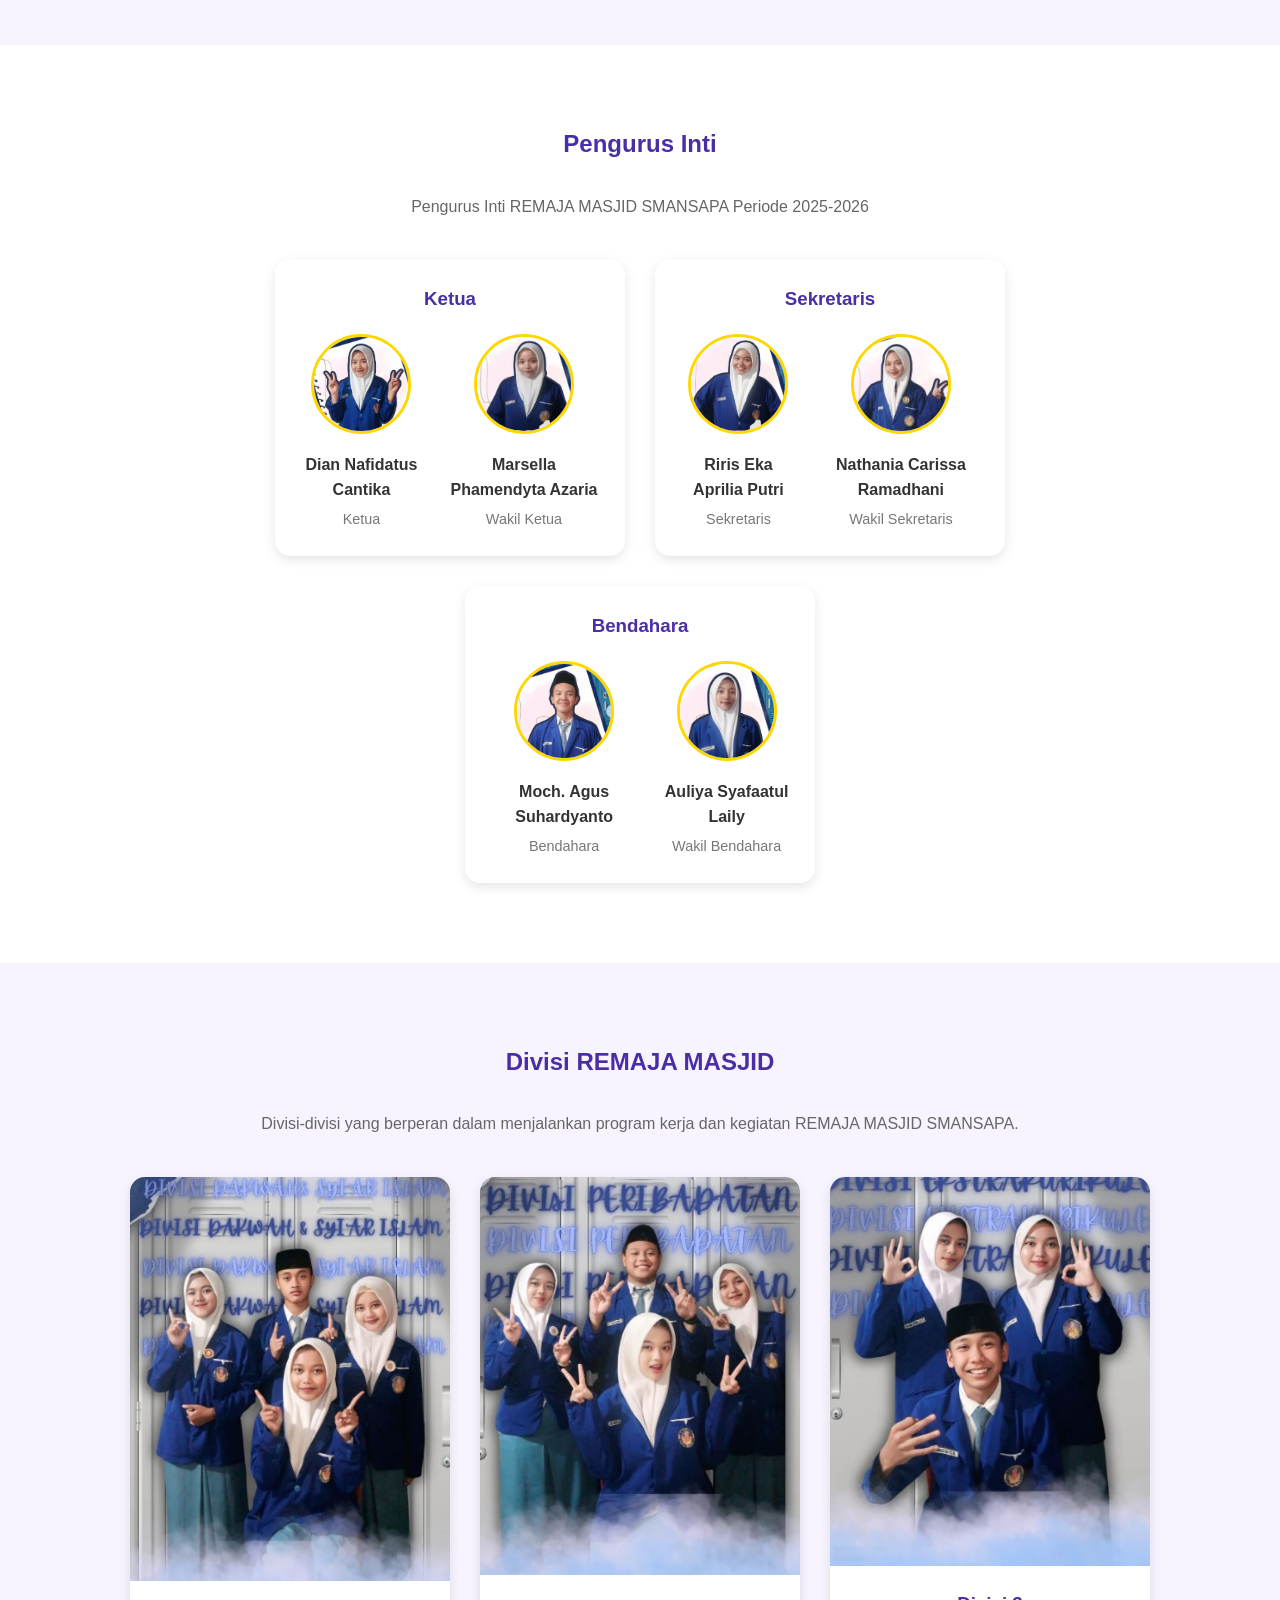
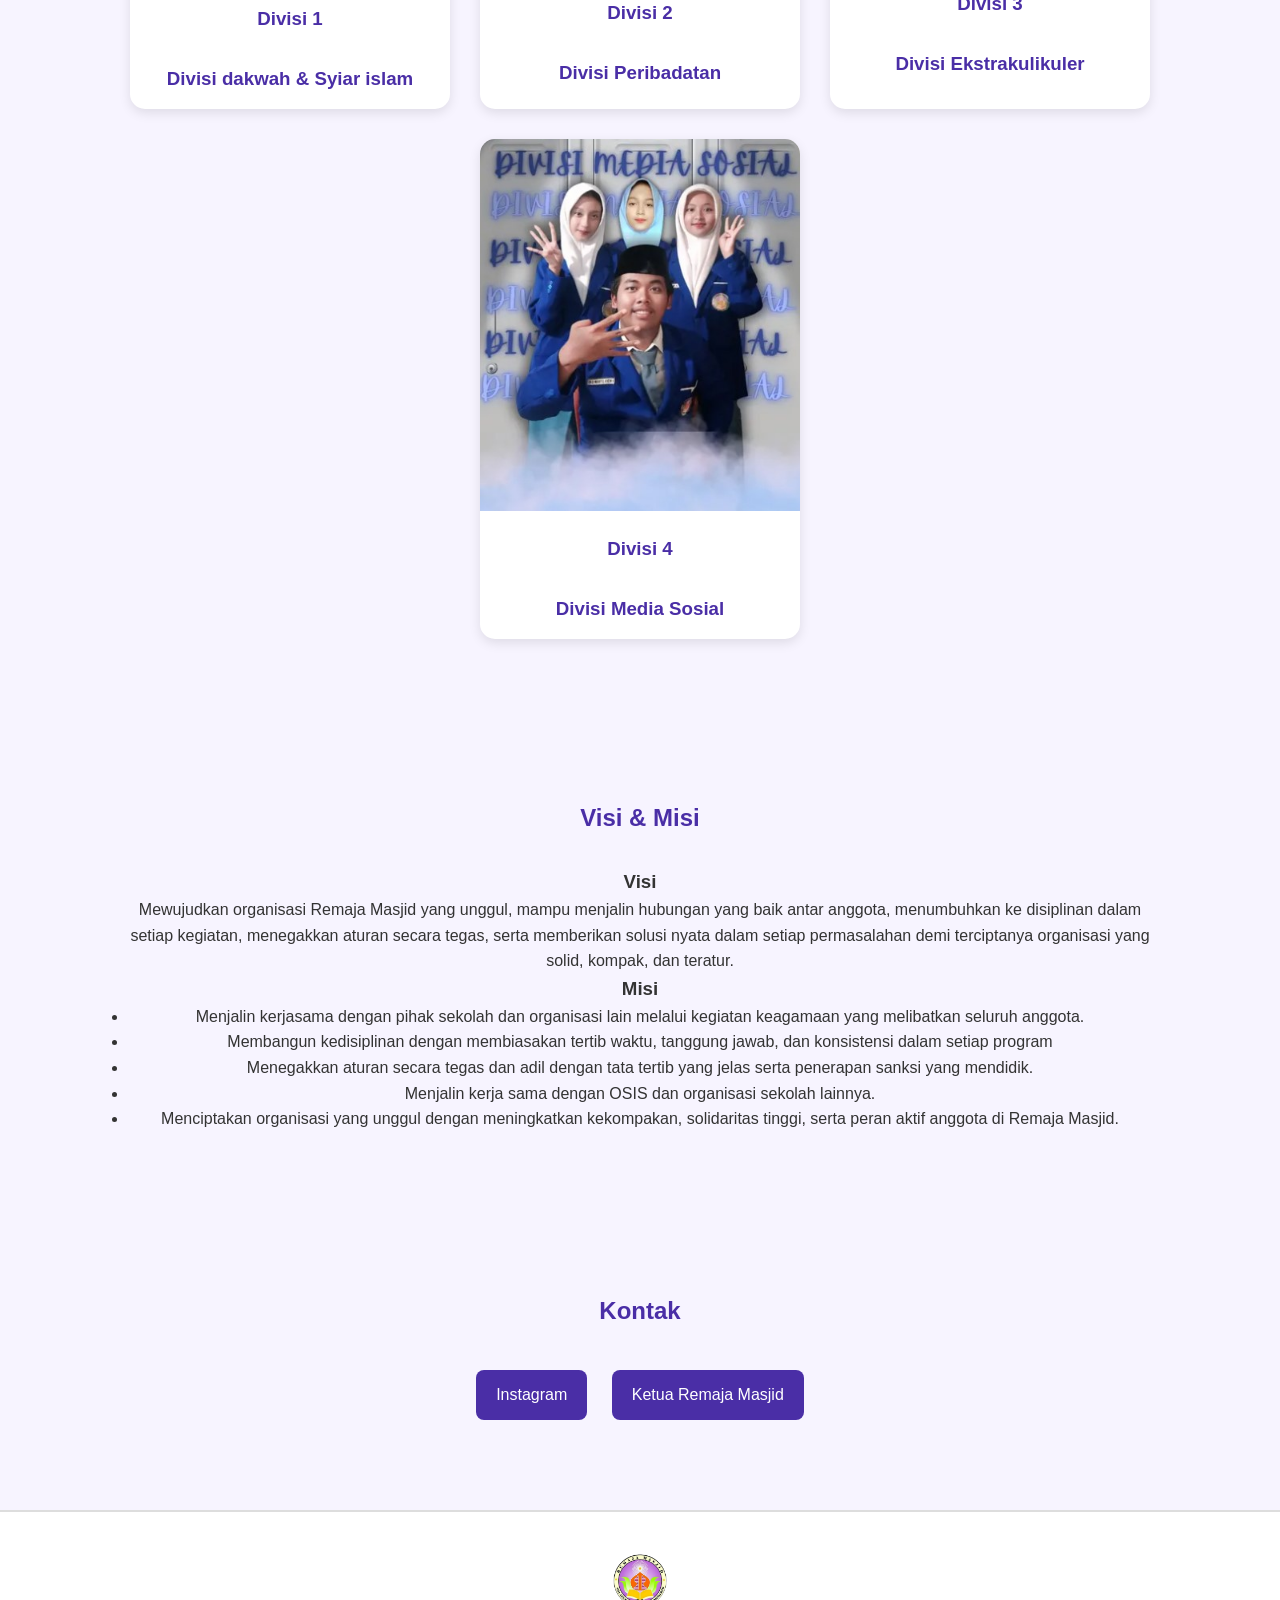
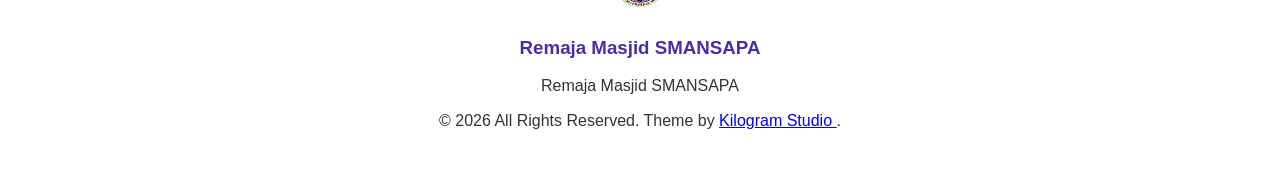
==== commit 7f316951: "Replace qiroah image with a new image source" ====
--- a/index.html
+++ b/index.html
@@ -7,6 +7,7 @@
     <title>Remaja Masjid SMANSAPA.</title>
 
     <link rel="stylesheet" href="style.css">
+    <link rel="icon" type="image/png" href="gambar/LOGO.png">
 </head>
 
 <body>
@@ -216,7 +217,7 @@
 
             <img src="gambar/hias1.jpg" alt="Hias gunungan">
             <img src="gambar/adzan1.jpg" alt="Adzan bilal">
-            <img src="gambar/qiroah1.jpg" alt="Qiroah">
+            <img src="IMG-20260707-WA0002.jpg" alt="Qiroah">
 
             <p>"Kreasi"</p>
             <p>(Kompetisi remaja islam berkreasi dan berprestasi)</p>
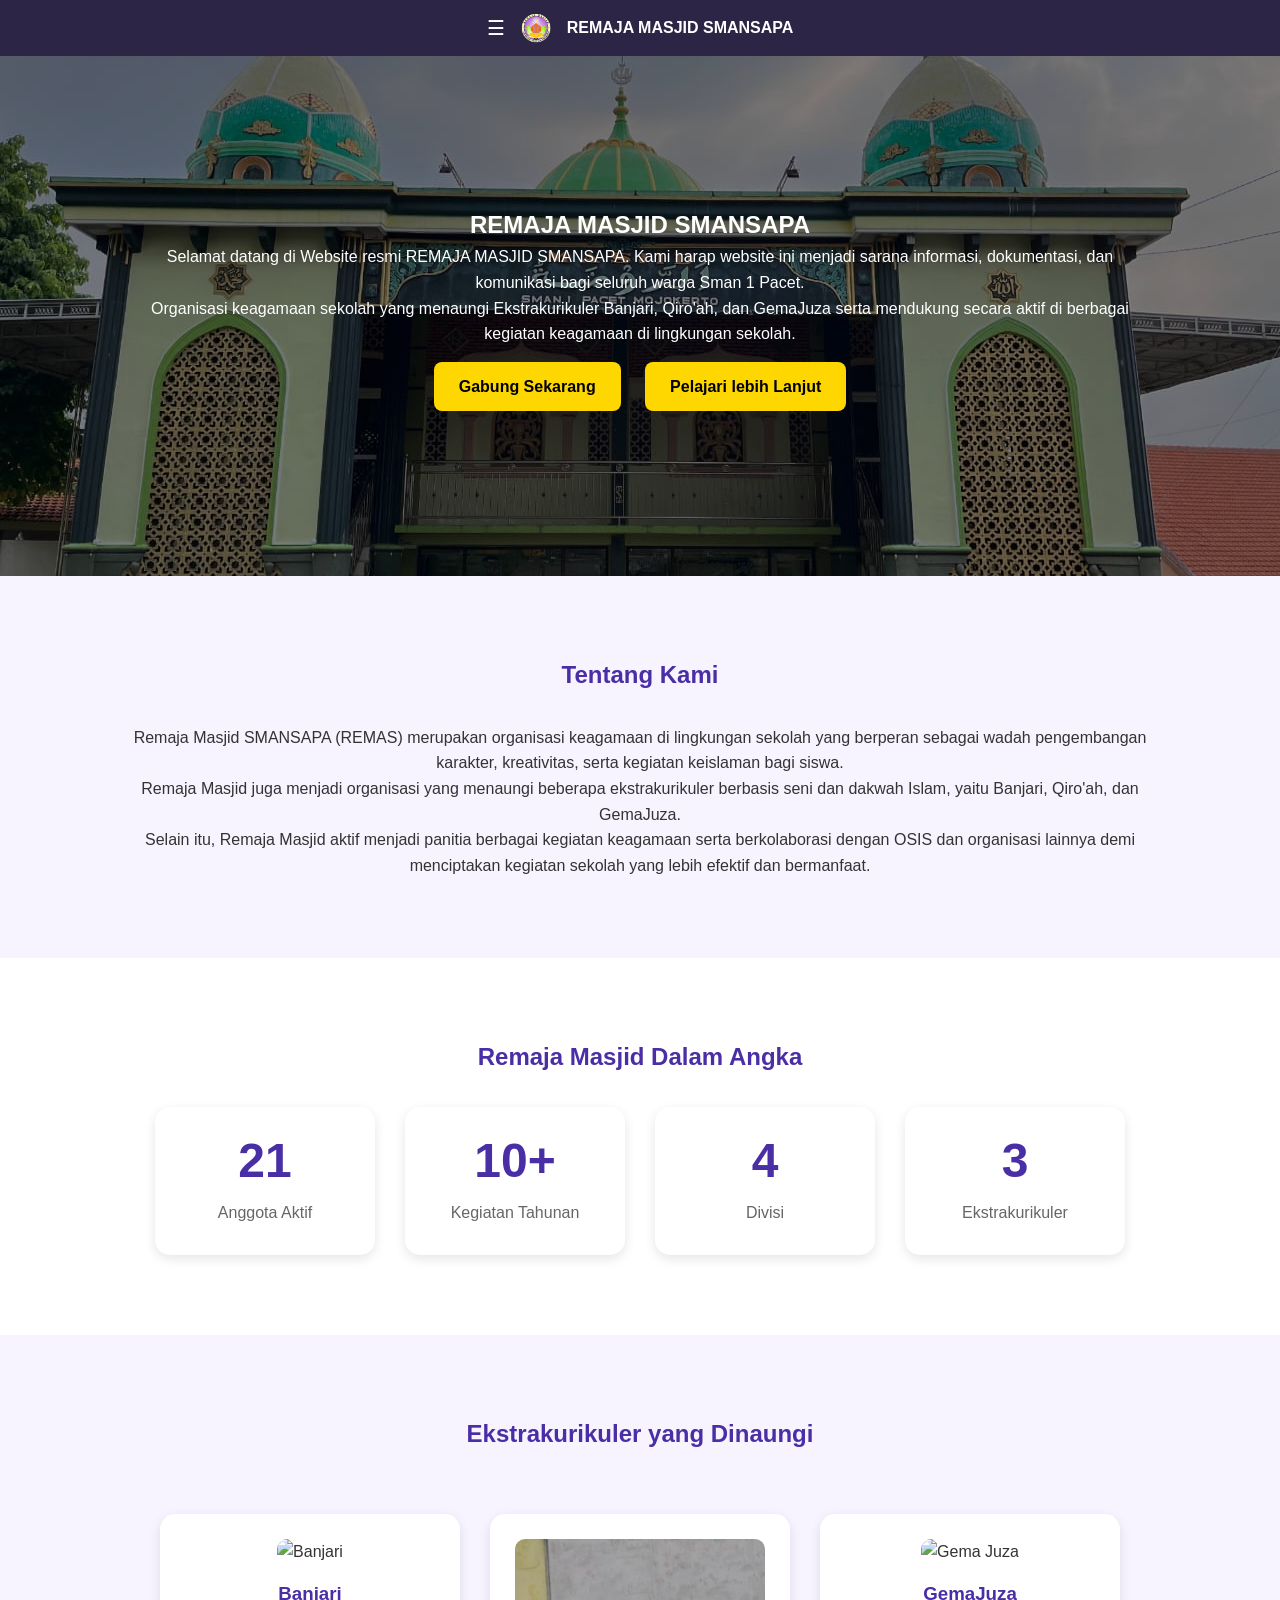
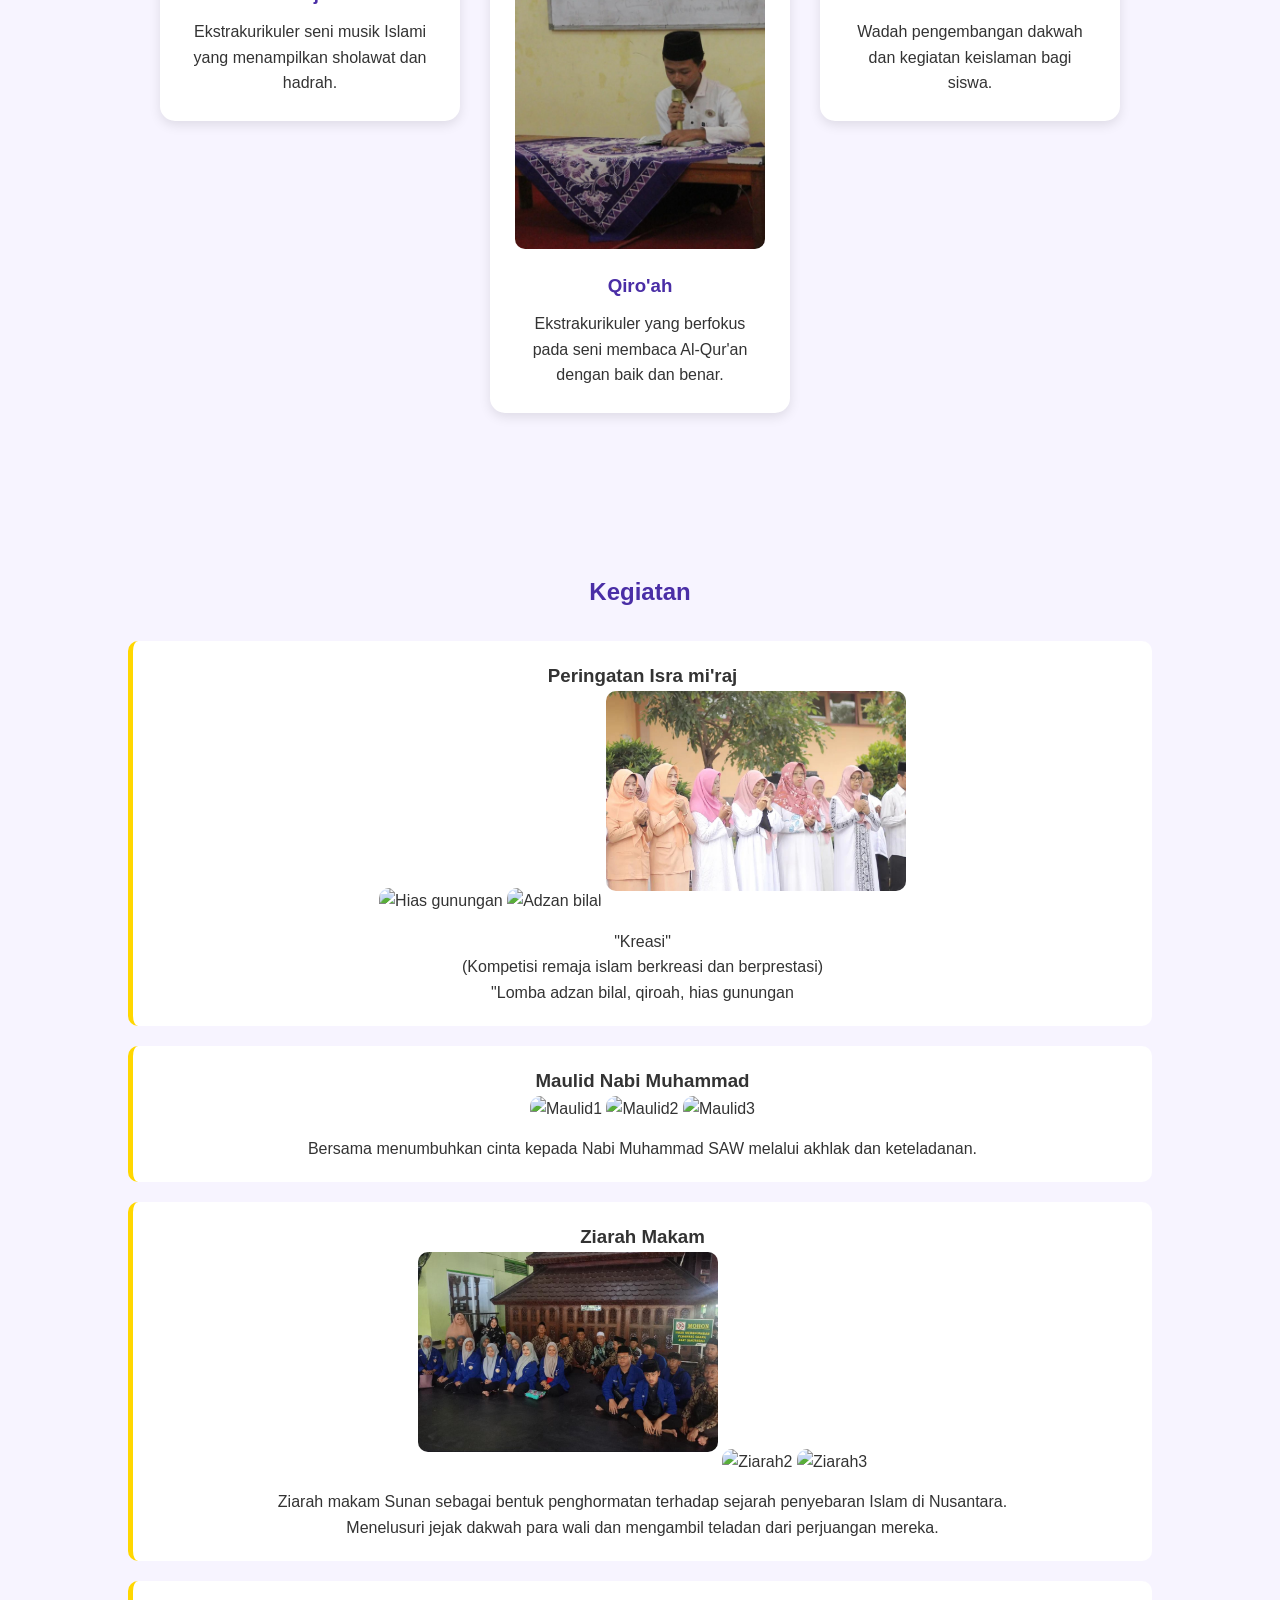
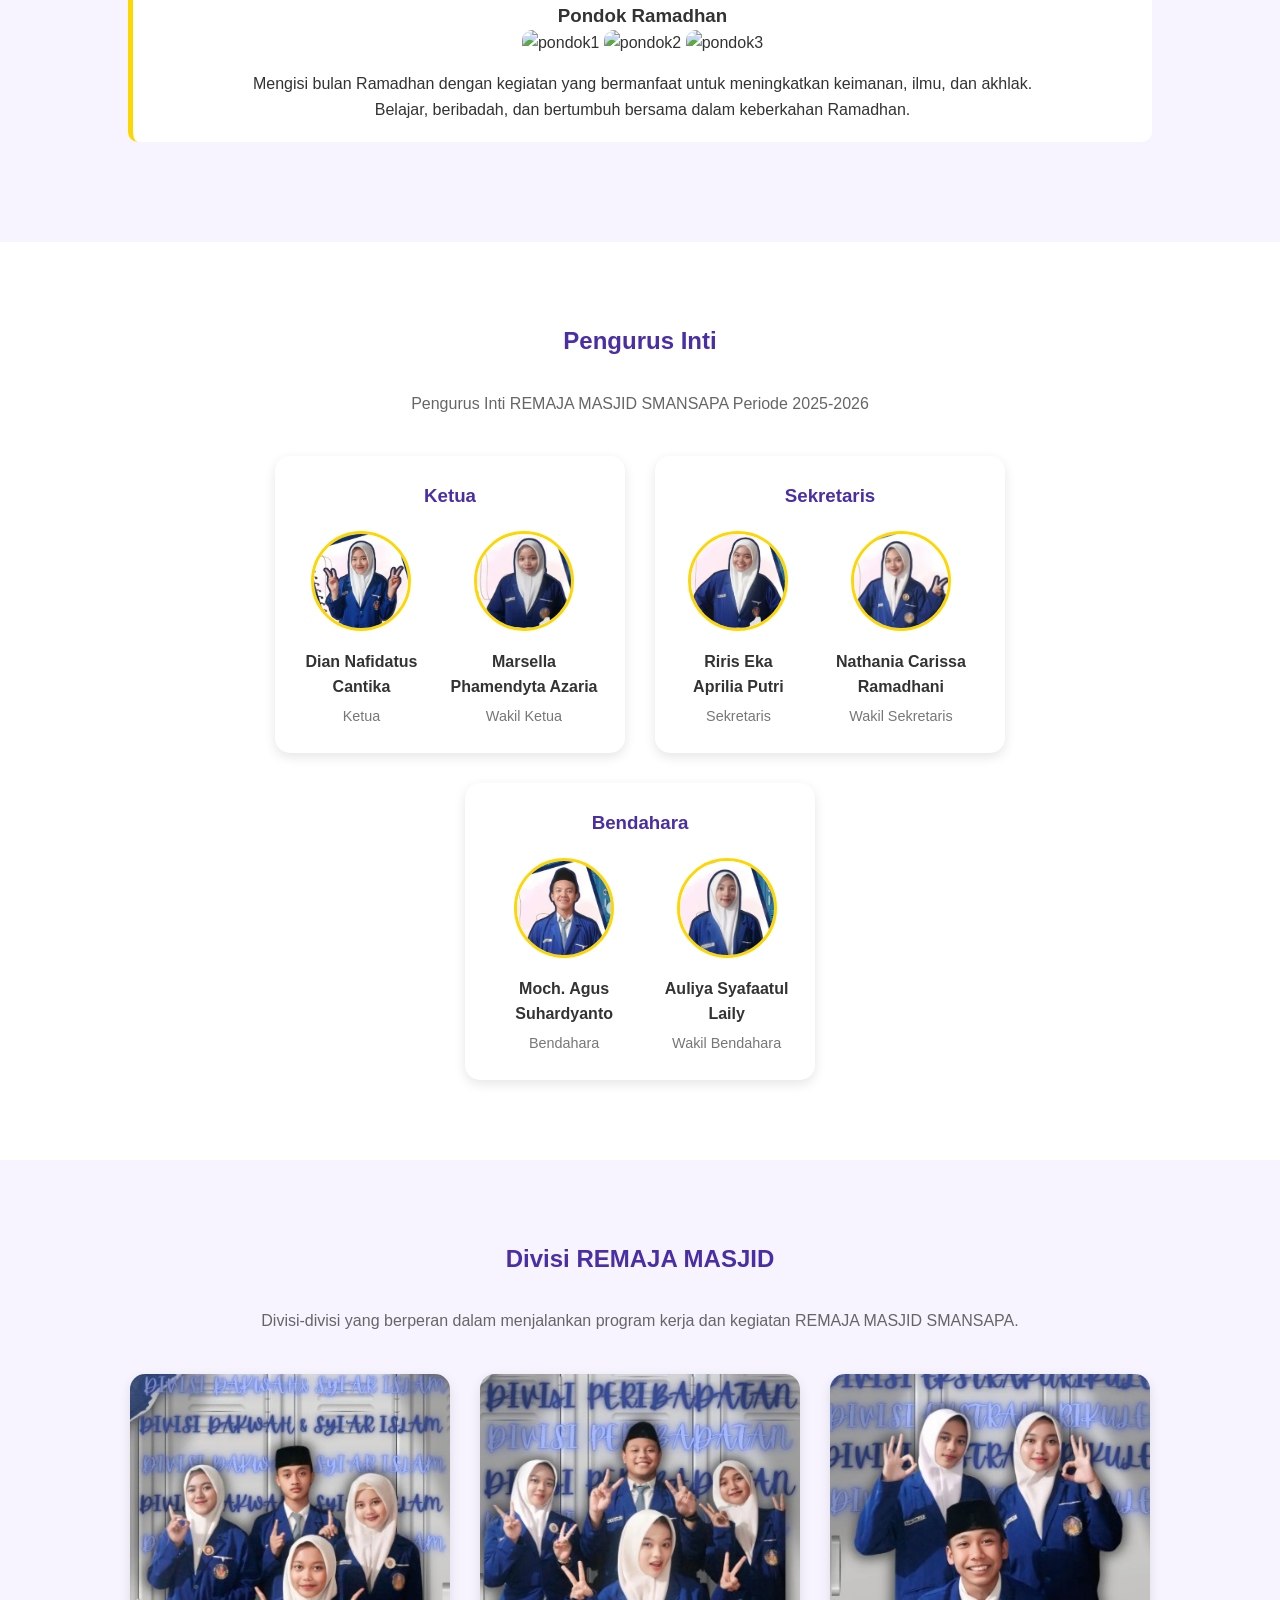
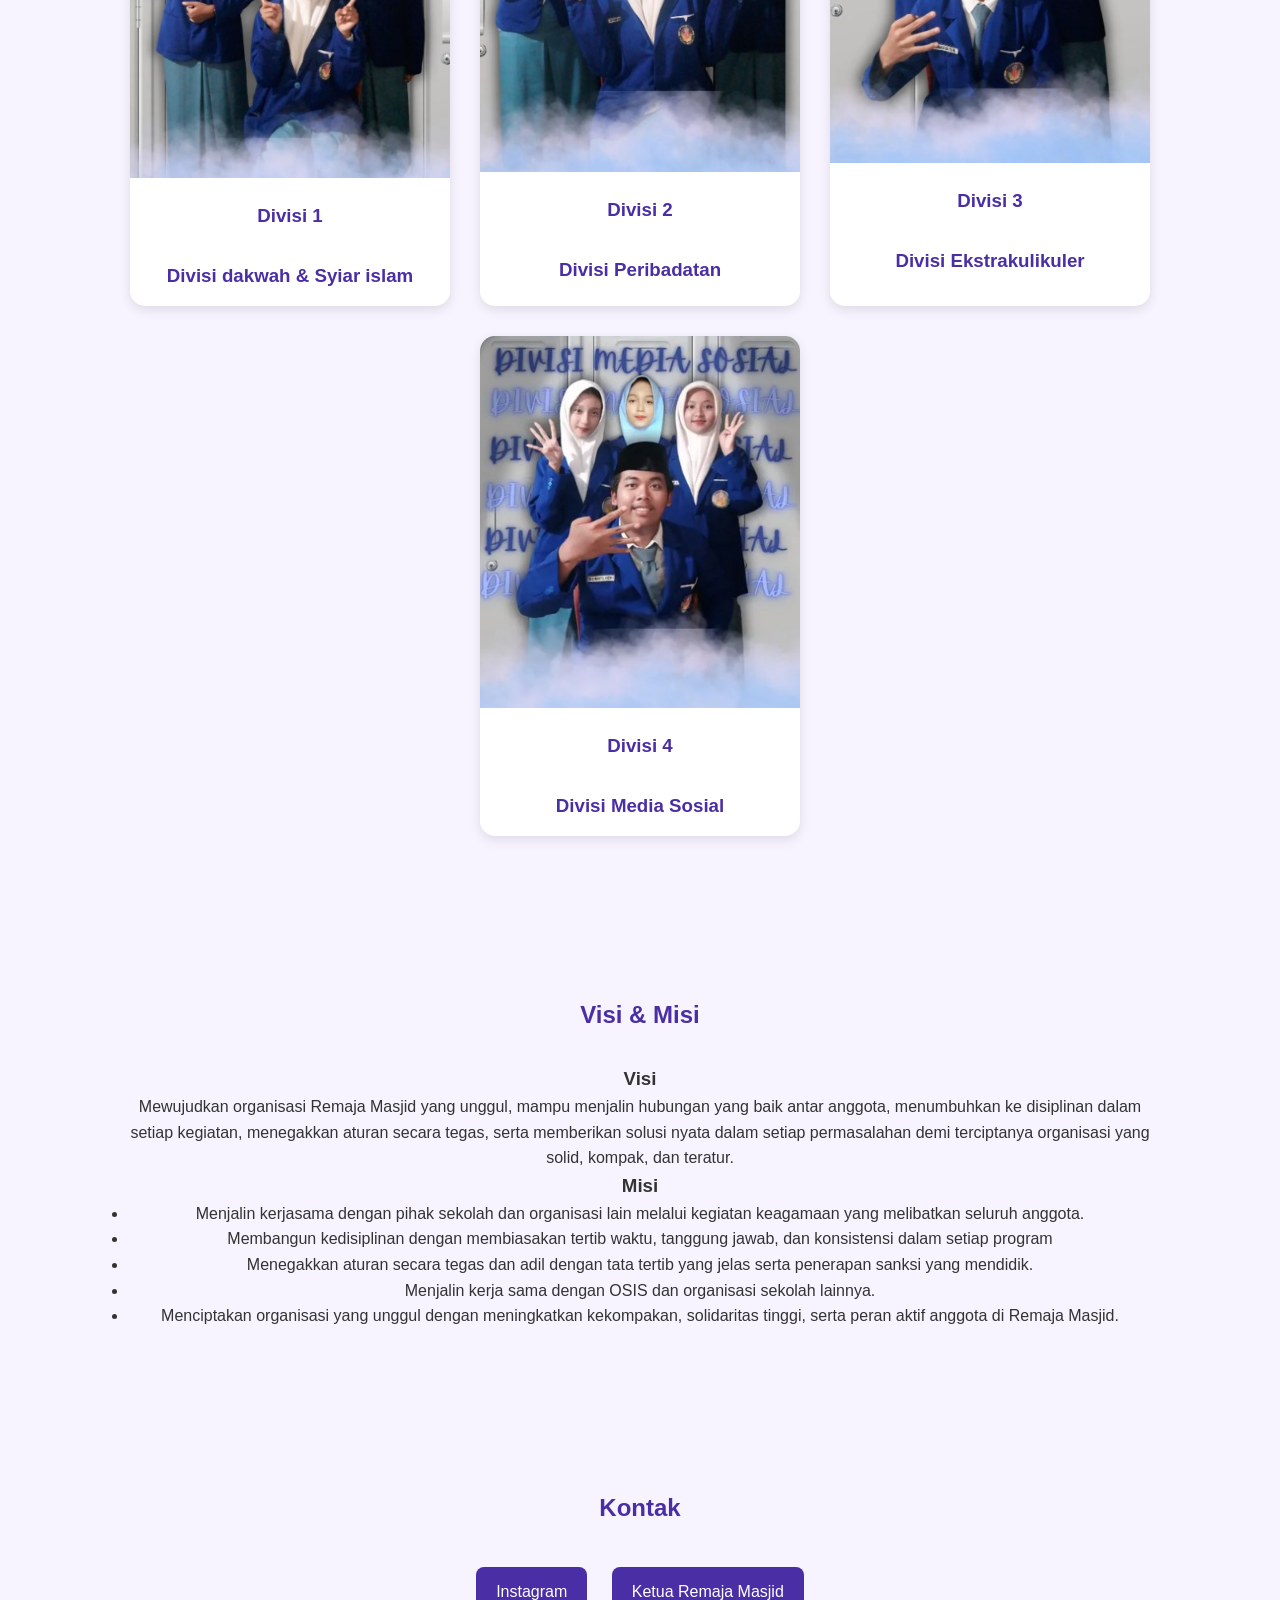
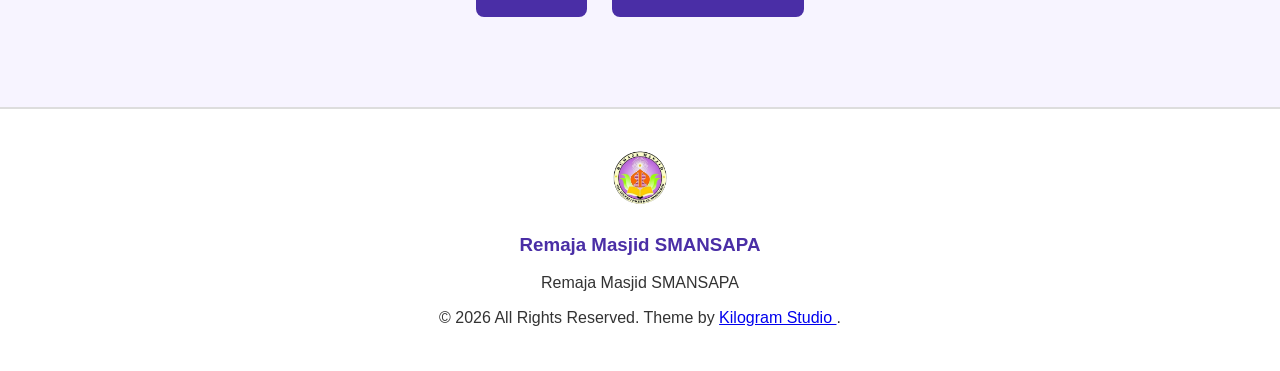
==== commit 11ee8436: "Update index.html" ====
--- a/index.html
+++ b/index.html
@@ -241,7 +241,7 @@
 
             <h3>Ziarah Makam</h3>
 
-            <img src="zia1.jpg" alt="Ziarah1">
+            <img src="IMG-20260707-WA0003.jpg" alt="Ziarah1">
             <img src="zia2.jpg" alt="Ziarah2">
             <img src="zia3.jpg" alt="Ziarah3">
             
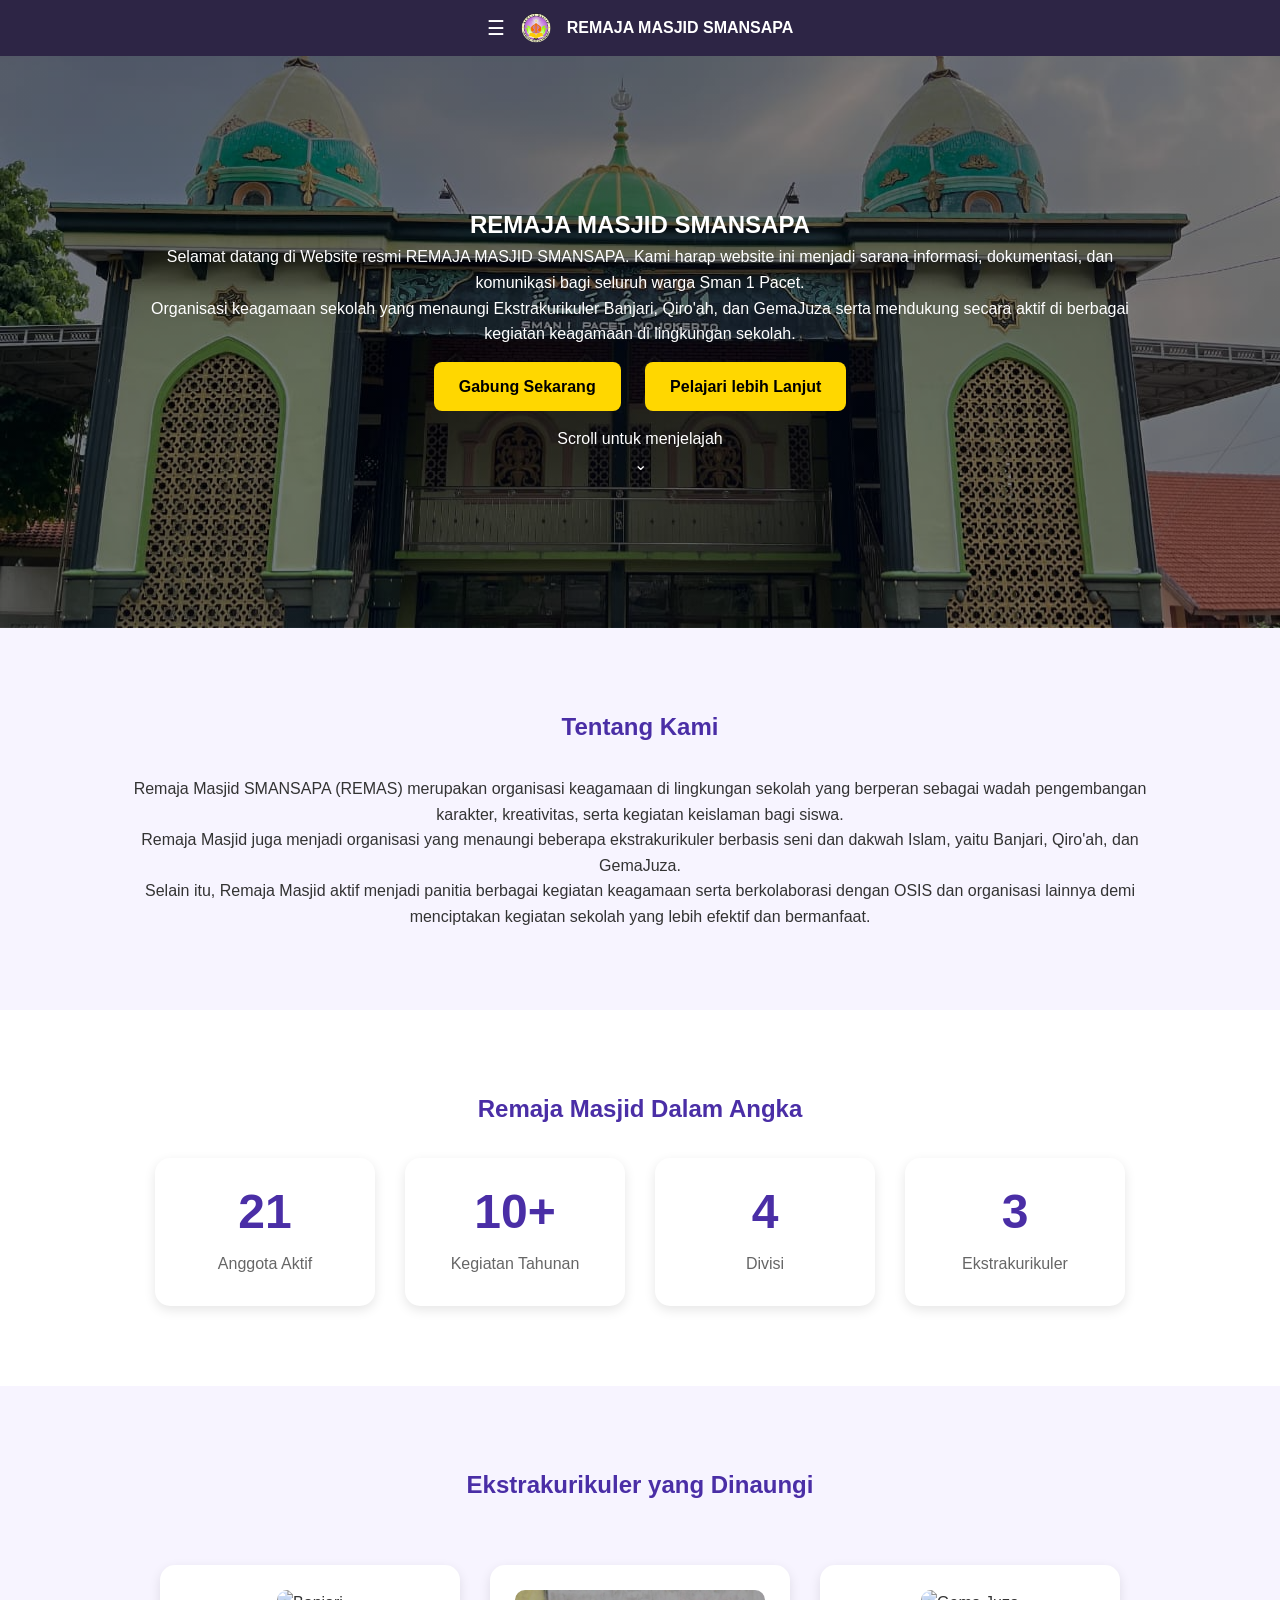
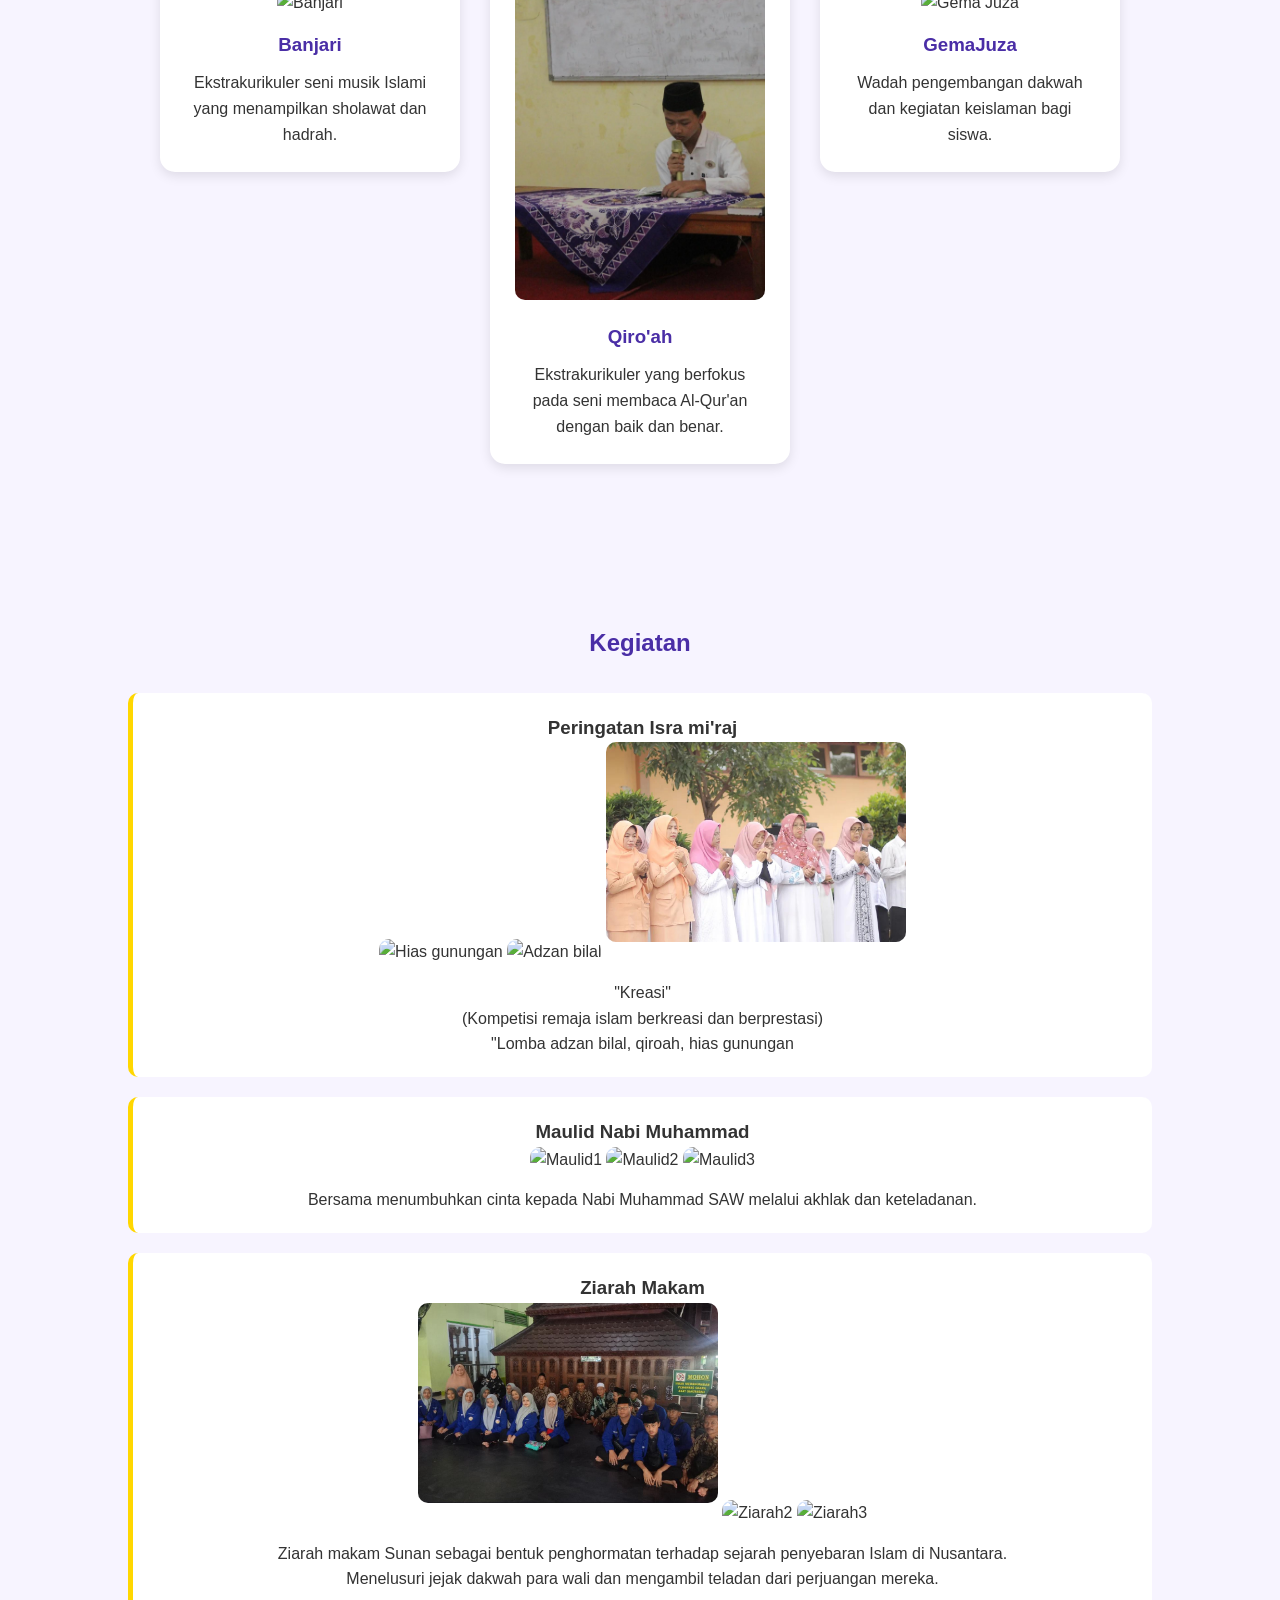
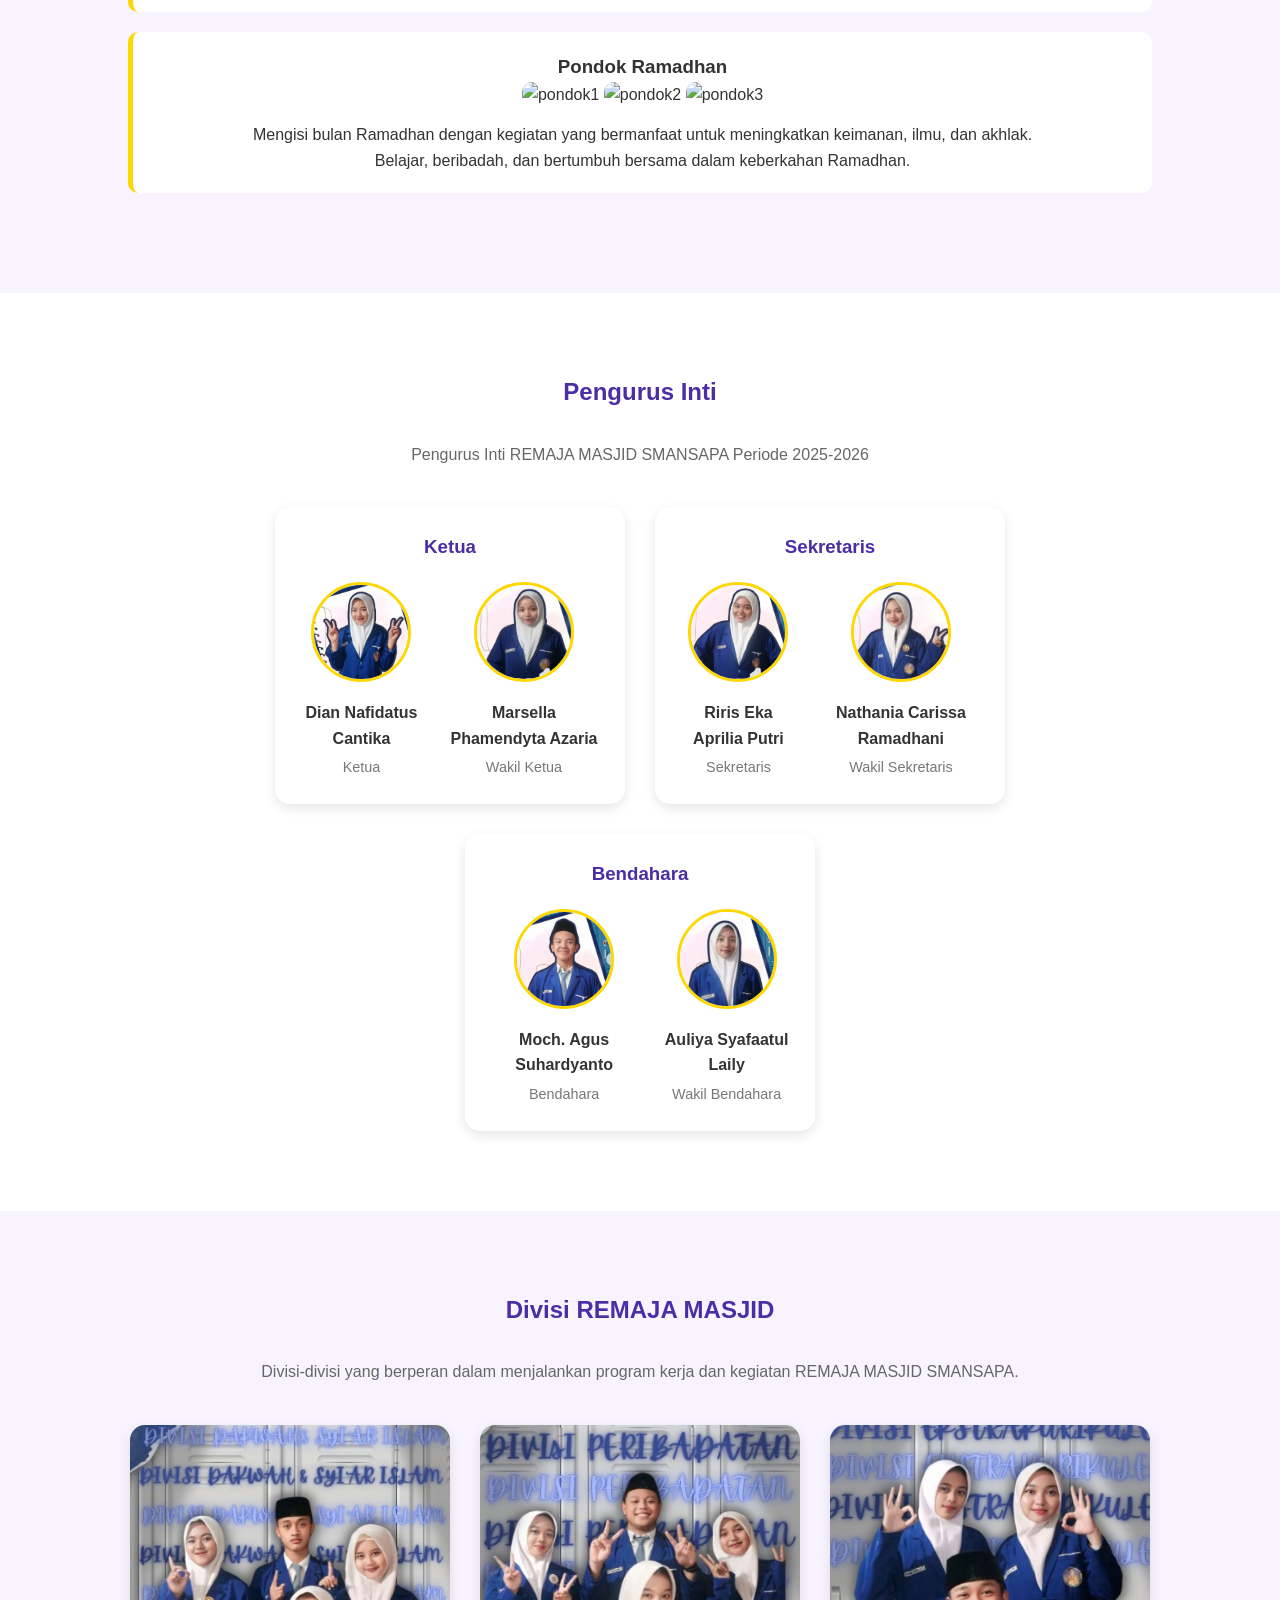
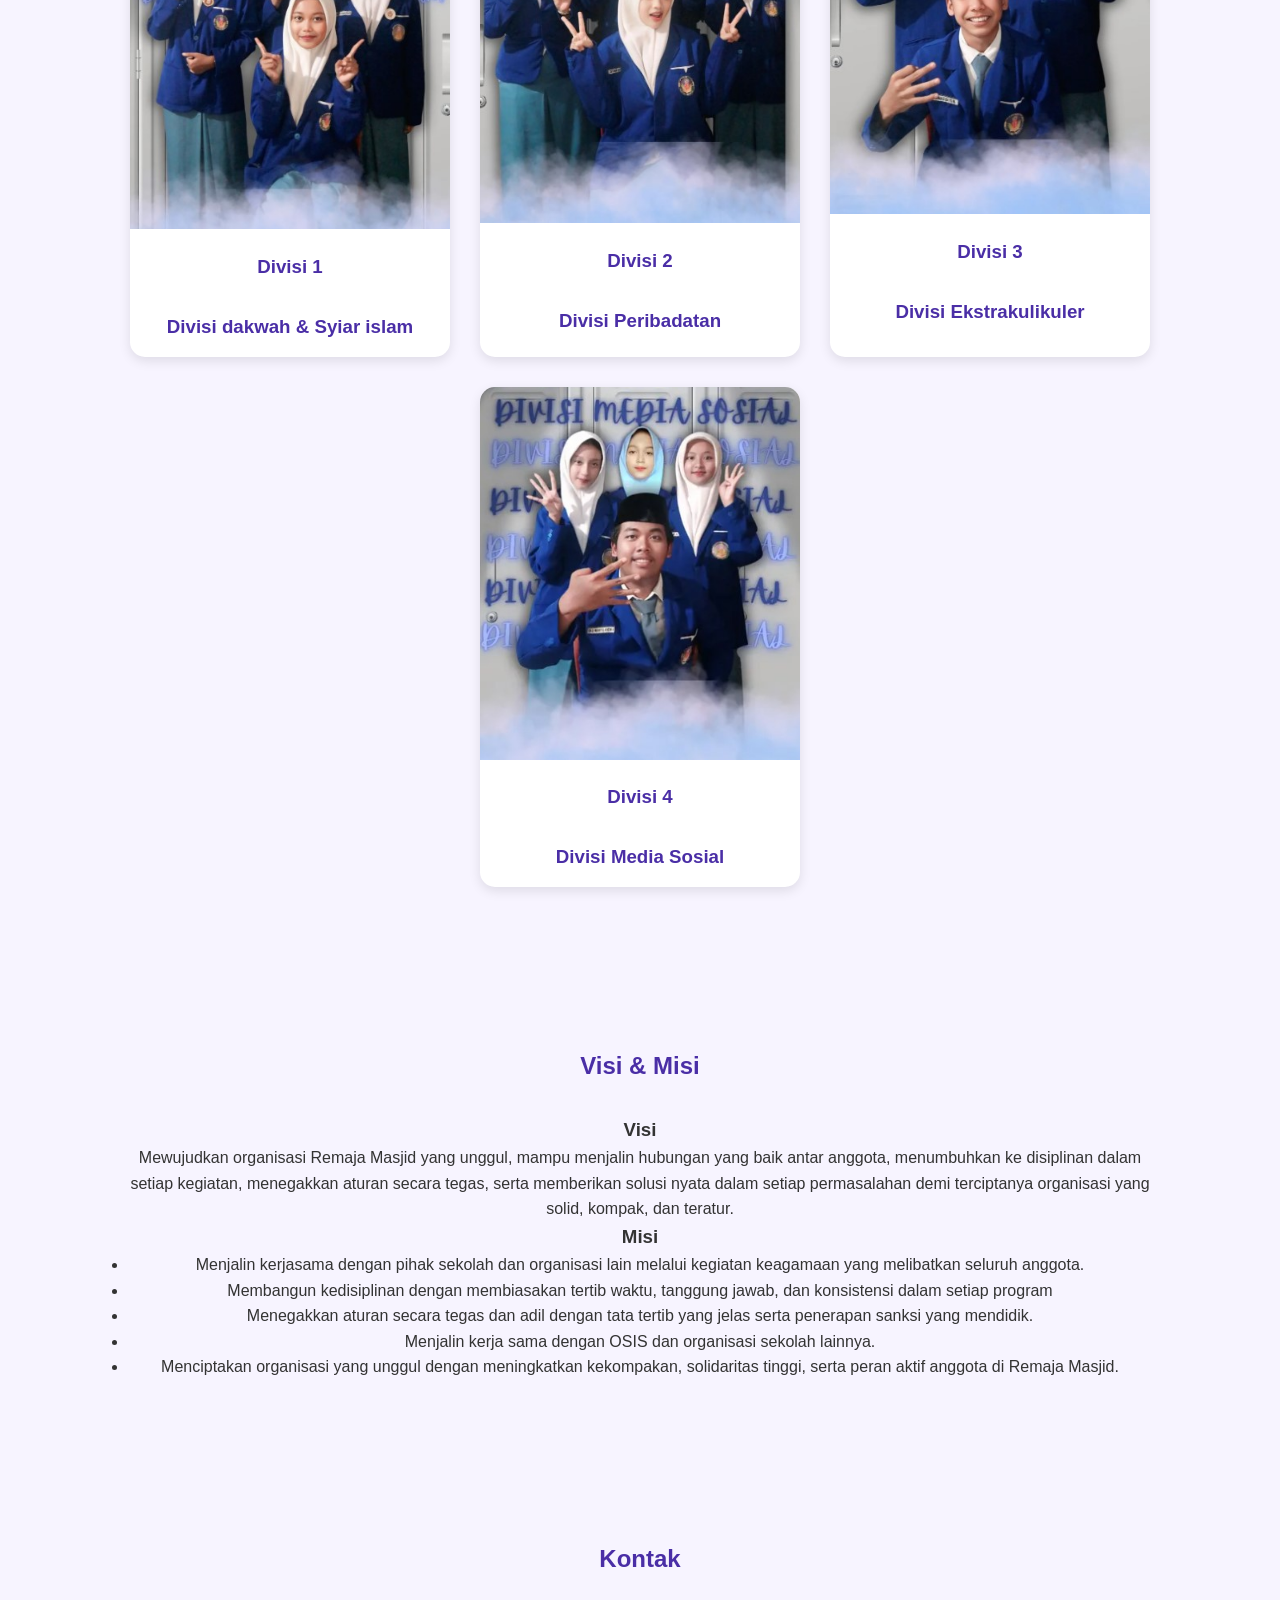
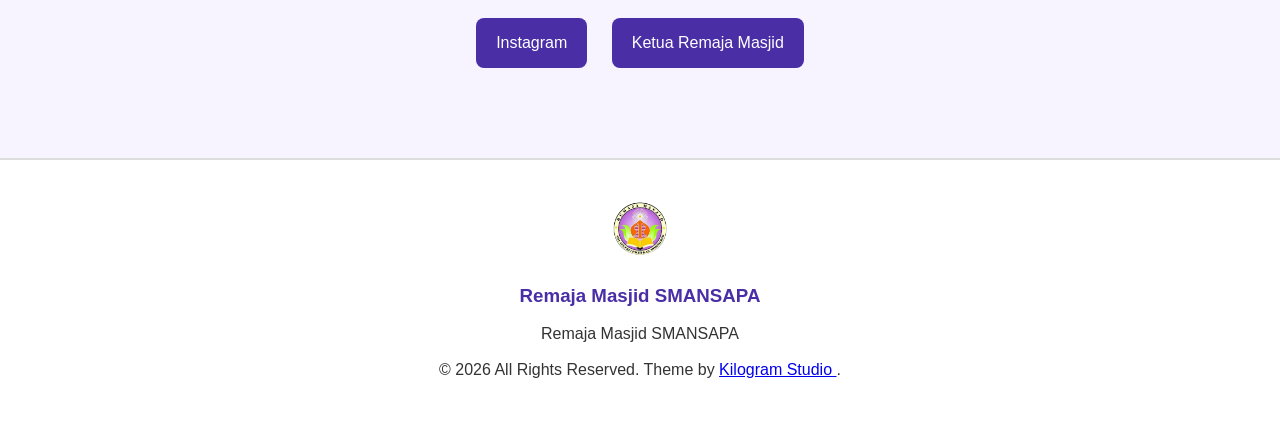
==== commit 3a4e86f3: "Update index.html" ====
--- a/index.html
+++ b/index.html
@@ -68,6 +68,11 @@
         <a href="https://docs.google.com/forms/d/e/1FAIpQLSfXuR6kwY2ZRZ_RQ1p_Y6IDalNfb9M-6oZUX_zDtpcR5_Clyg/viewform?usp=sharing&ouid=101065175279135988494">Gabung Sekarang</a>
 
         <a href="#tentang">Pelajari lebih Lanjut</a>
+
+        <div class="scroll-indicator">
+            <span>Scroll untuk menjelajah</span>
+            <div class="arrow">⌄</div>
+        </div>
 
     </section>
 
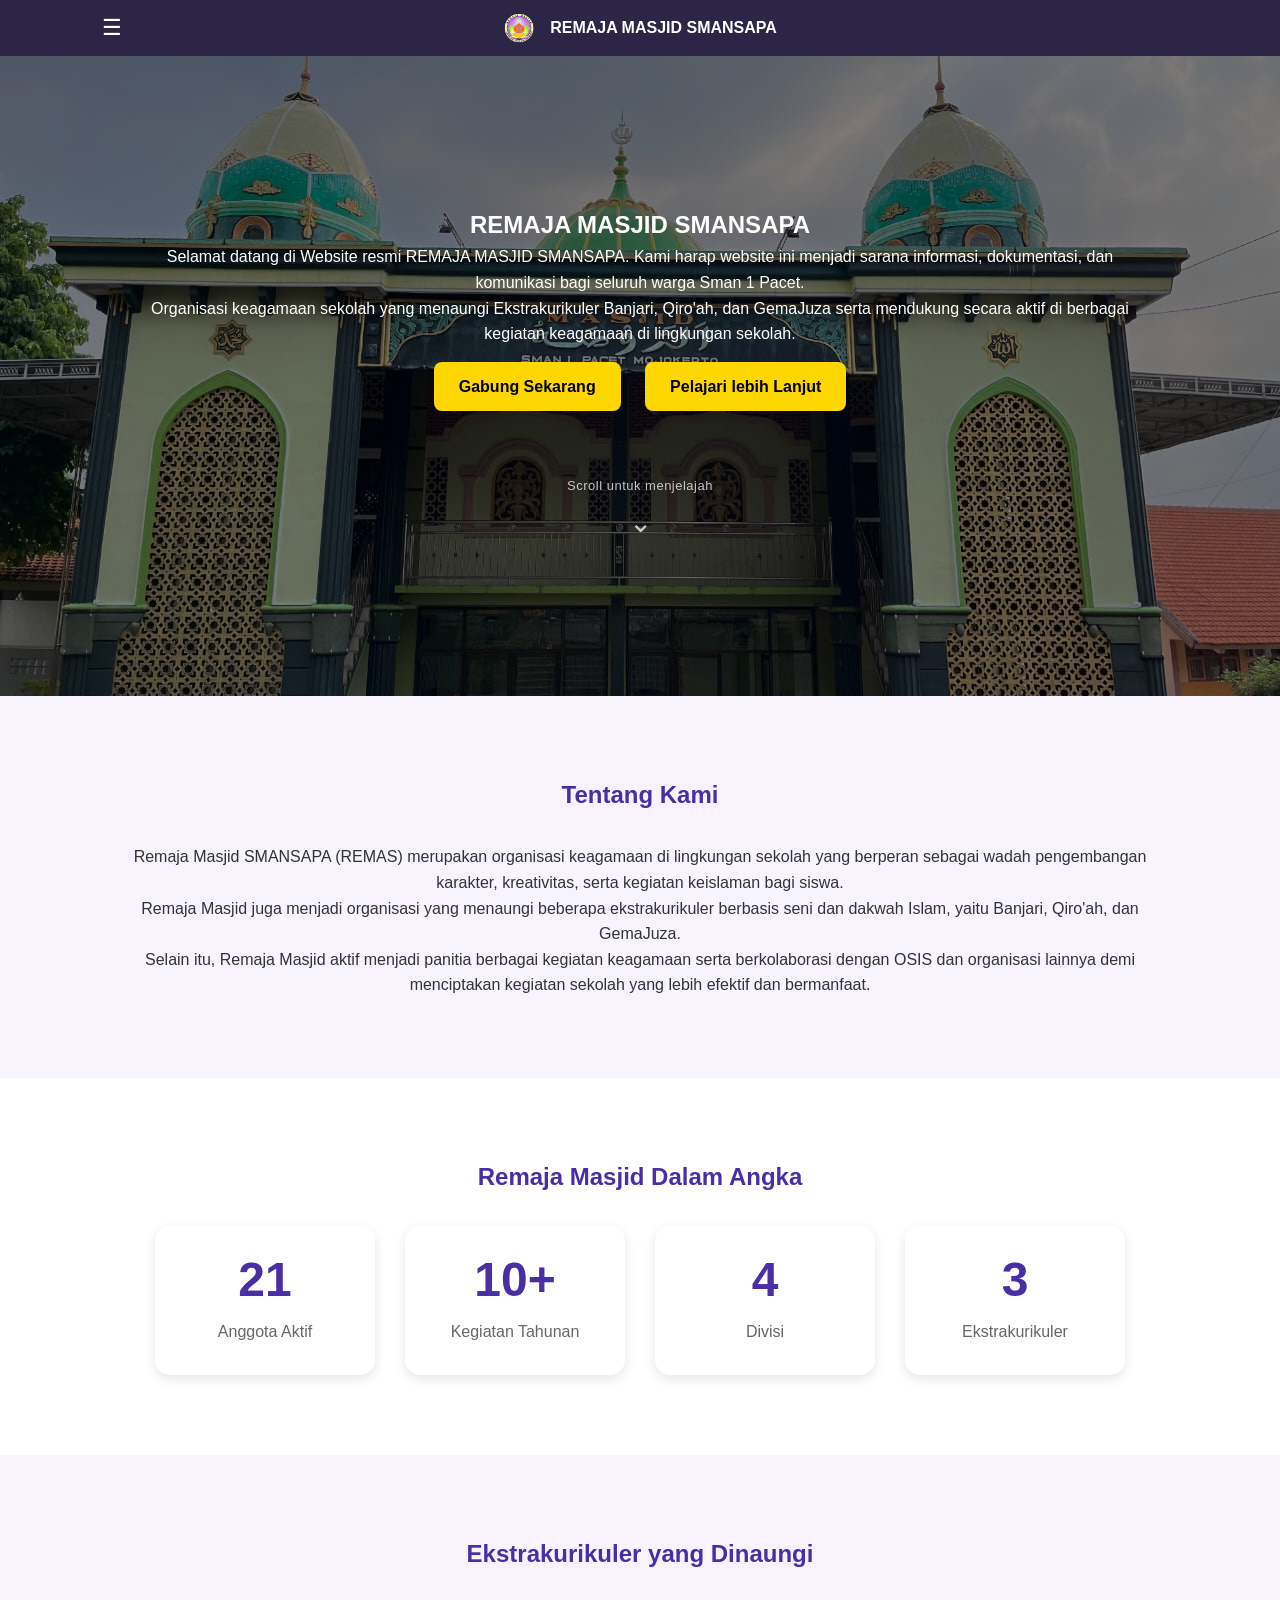
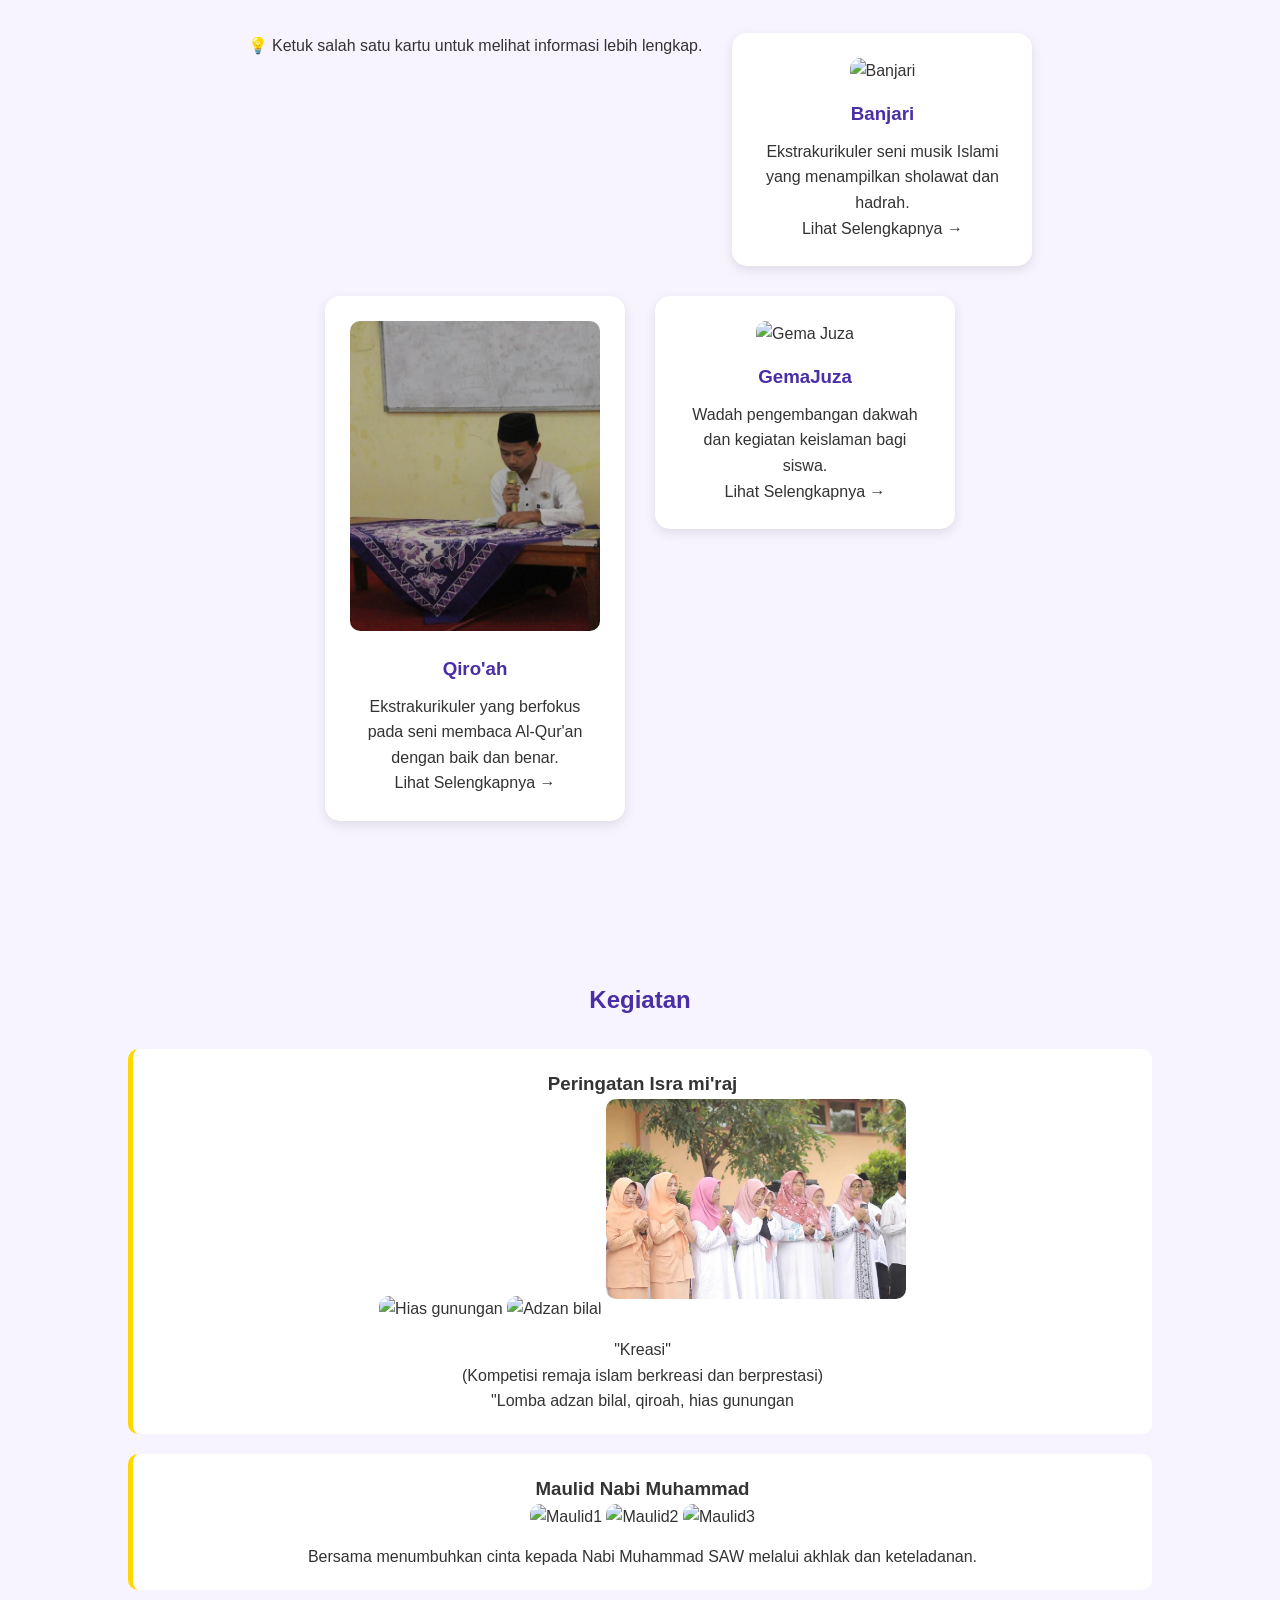
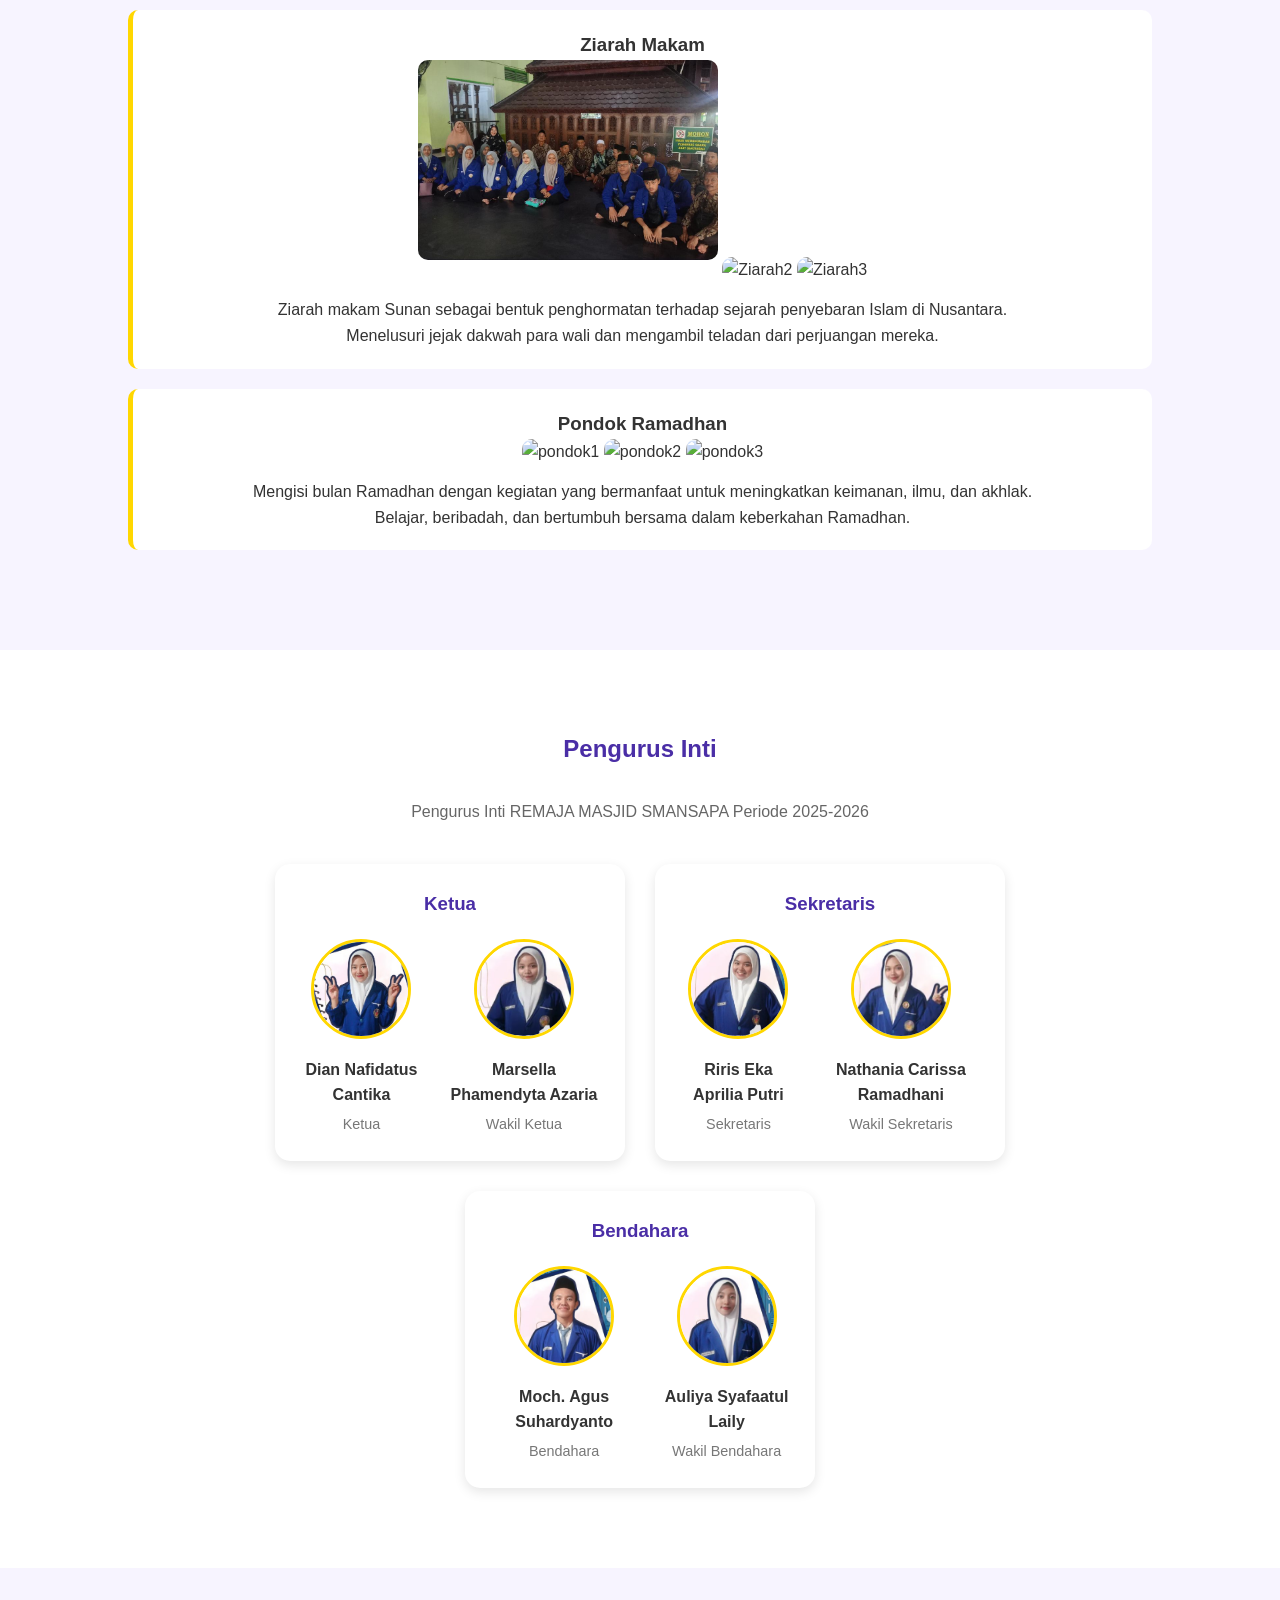
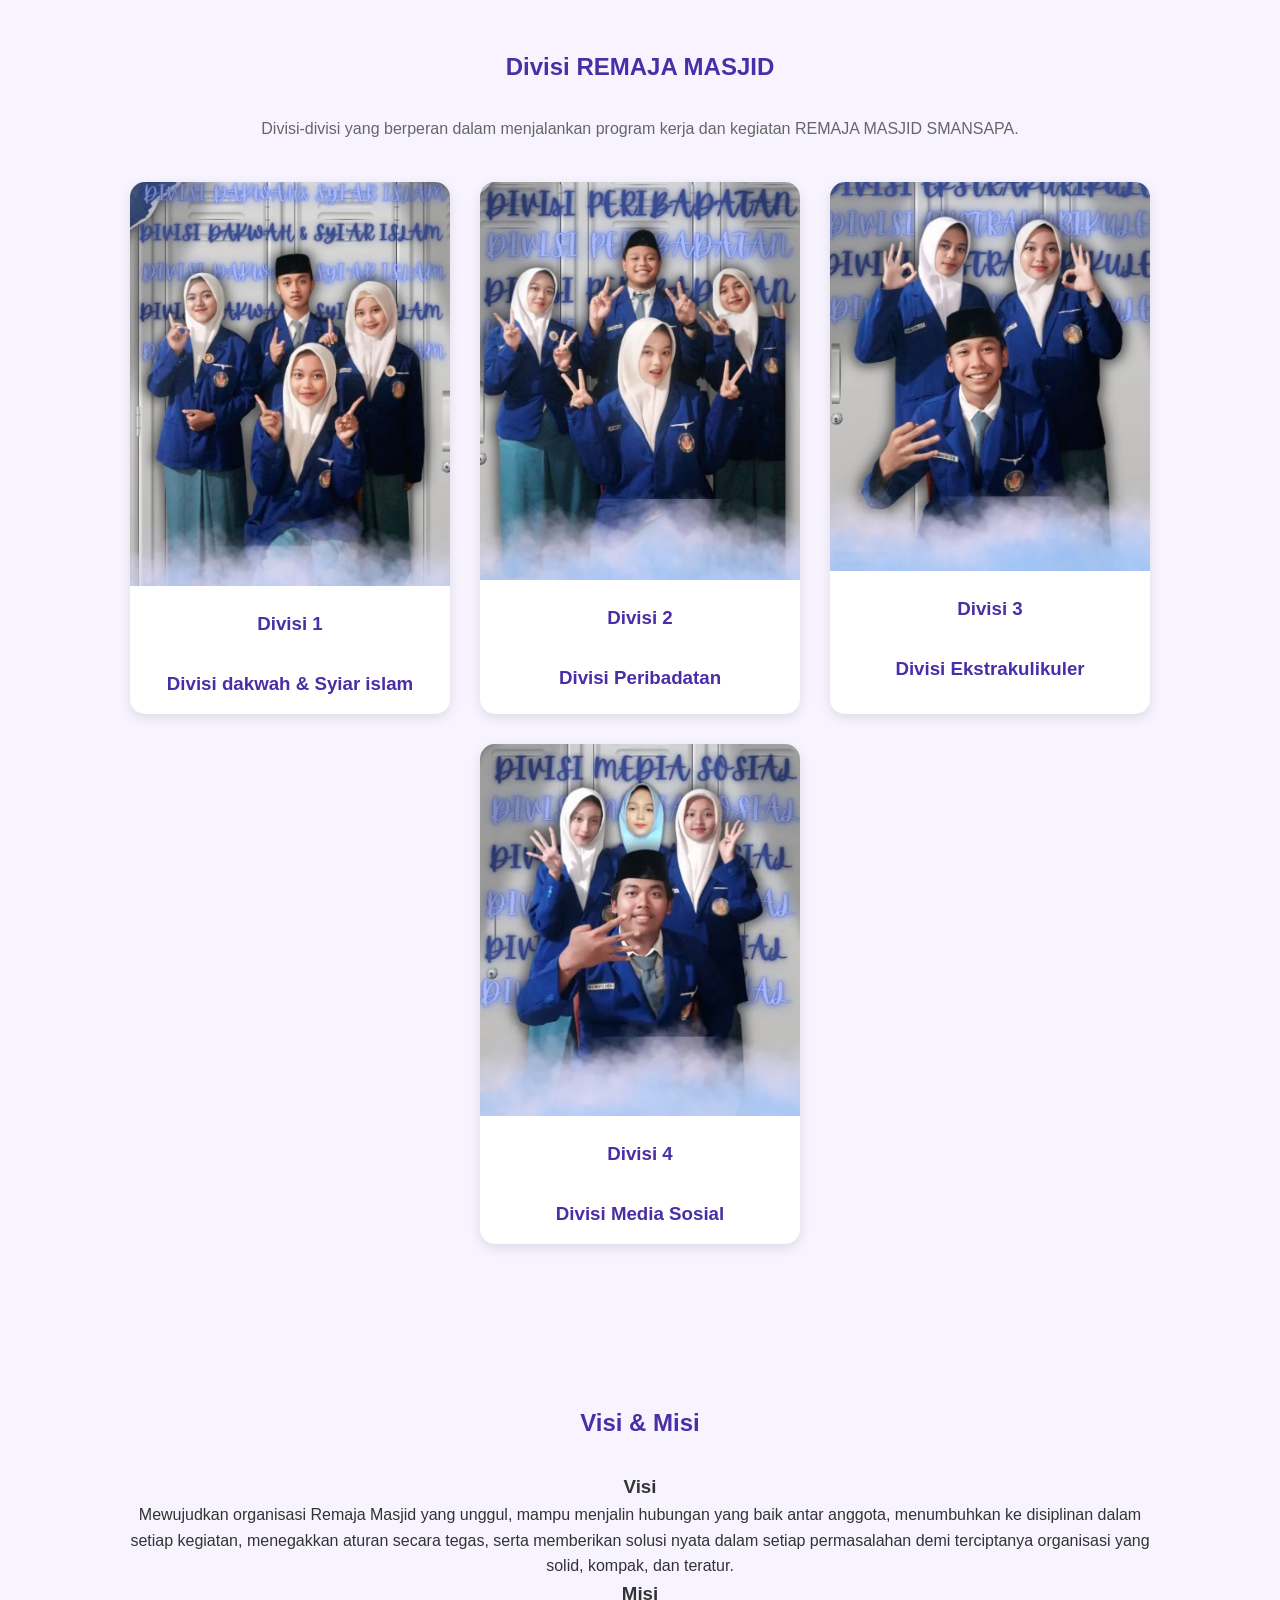
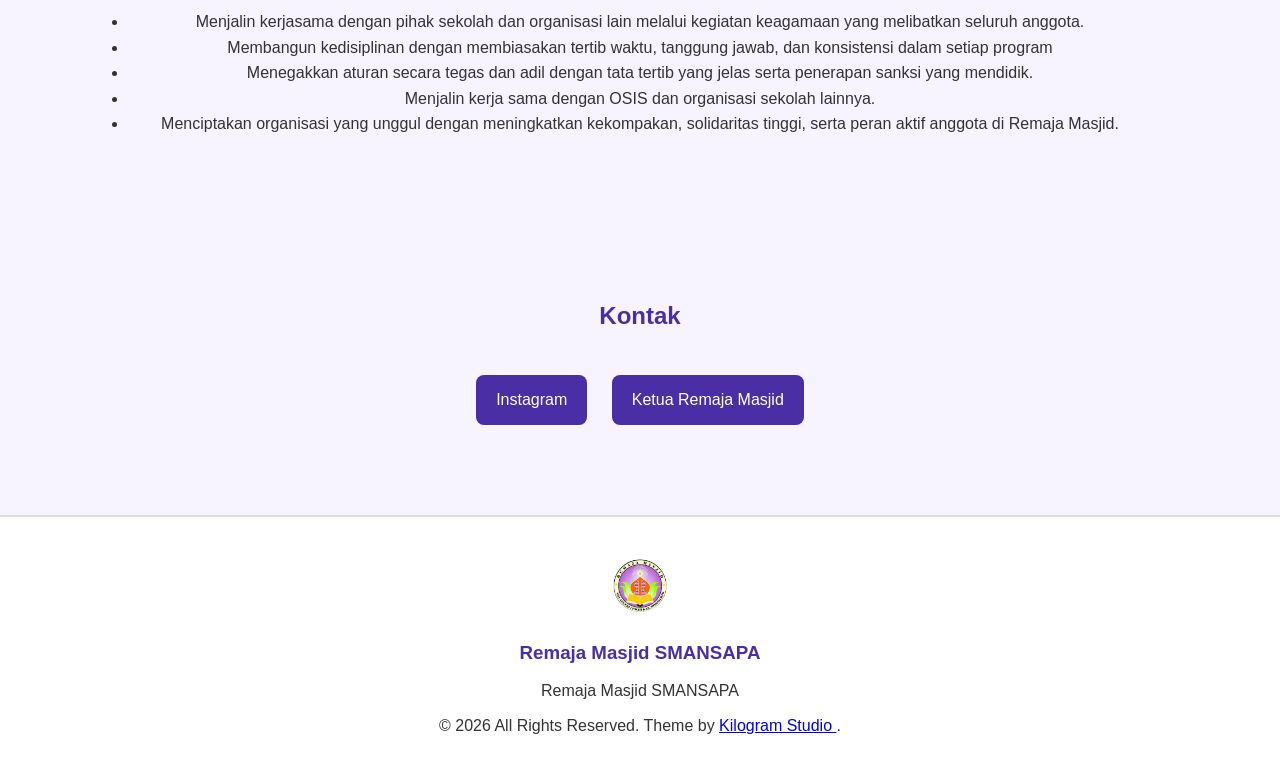
==== commit d498c3bd: "Update index.html" ====
--- a/index.html
+++ b/index.html
@@ -160,6 +160,10 @@
 
         <h2>Ekstrakurikuler yang Dinaungi</h2>
 
+        <p class="ekskul-info">
+            💡 Ketuk salah satu kartu untuk melihat informasi lebih lengkap.
+        </p>
+
         <a href="banjari.html" class="ekskul-card">
 
             <div>
@@ -172,6 +176,9 @@
                     Ekstrakurikuler seni musik Islami yang
                     menampilkan sholawat dan hadrah.
                 </p>
+                <span class="lihat-detail">
+                    Lihat Selengkapnya →
+                </span>
         
             </div>
         </a>
@@ -187,6 +194,9 @@
                     Ekstrakurikuler yang berfokus pada seni
                     membaca Al-Qur'an dengan baik dan benar.
                 </p>
+                <span class="lihat-detail">
+                    Lihat Selengkapnya →
+                </span>
         
             </div>
 
@@ -204,6 +214,9 @@
                     Wadah pengembangan dakwah dan kegiatan
                     keislaman bagi siswa.
                 </p>
+                <span class="lihat-detail">
+                    Lihat Selengkapnya →
+                </span>
         
             </div>
 
--- a/style.css
+++ b/style.css
@@ -313,24 +313,23 @@
 
 
 .logo-area{
-    display:flex;
-    align-items:center;
-    gap:15px;
+    display: flex;
+    align-items: center;
+    gap: 15px;
 }
 
 #menu-btn{
-
-    background:none;
-
-    border:none;
-
-    color:white;
-
-    font-size:20px;
-
-    cursor:pointer;
-
-    align-items:flex-start;
+    position: absolute;
+    left: 0;
+
+    background: none;
+    border: none;
+
+    color: white;
+
+    font-size: 22px;
+
+    cursor: pointer;
 }
 
 
@@ -638,3 +637,57 @@
 
     font-size: 1rem;
 }
+
+/* ===========================
+   Scroll Indicator
+=========================== */
+
+.scroll-indicator{
+    margin-top: 50px;
+    display: flex;
+    flex-direction: column;
+    align-items: center;
+
+    color: rgba(255,255,255,.75);
+
+    font-size: 13px;
+    font-weight: 500;
+
+    animation: fadeIn 2s ease;
+}
+
+.scroll-indicator span{
+    margin-bottom: 4px;
+    letter-spacing: .5px;
+}
+
+.scroll-indicator .arrow{
+    font-size: 28px;
+    animation: bounce 2s infinite;
+}
+
+@keyframes bounce{
+
+    0%,100%{
+        transform: translateY(0);
+        opacity:.7;
+    }
+
+    50%{
+        transform: translateY(10px);
+        opacity:1;
+    }
+
+}
+
+@keyframes fadeIn{
+
+    from{
+        opacity:0;
+    }
+
+    to{
+        opacity:1;
+    }
+
+}
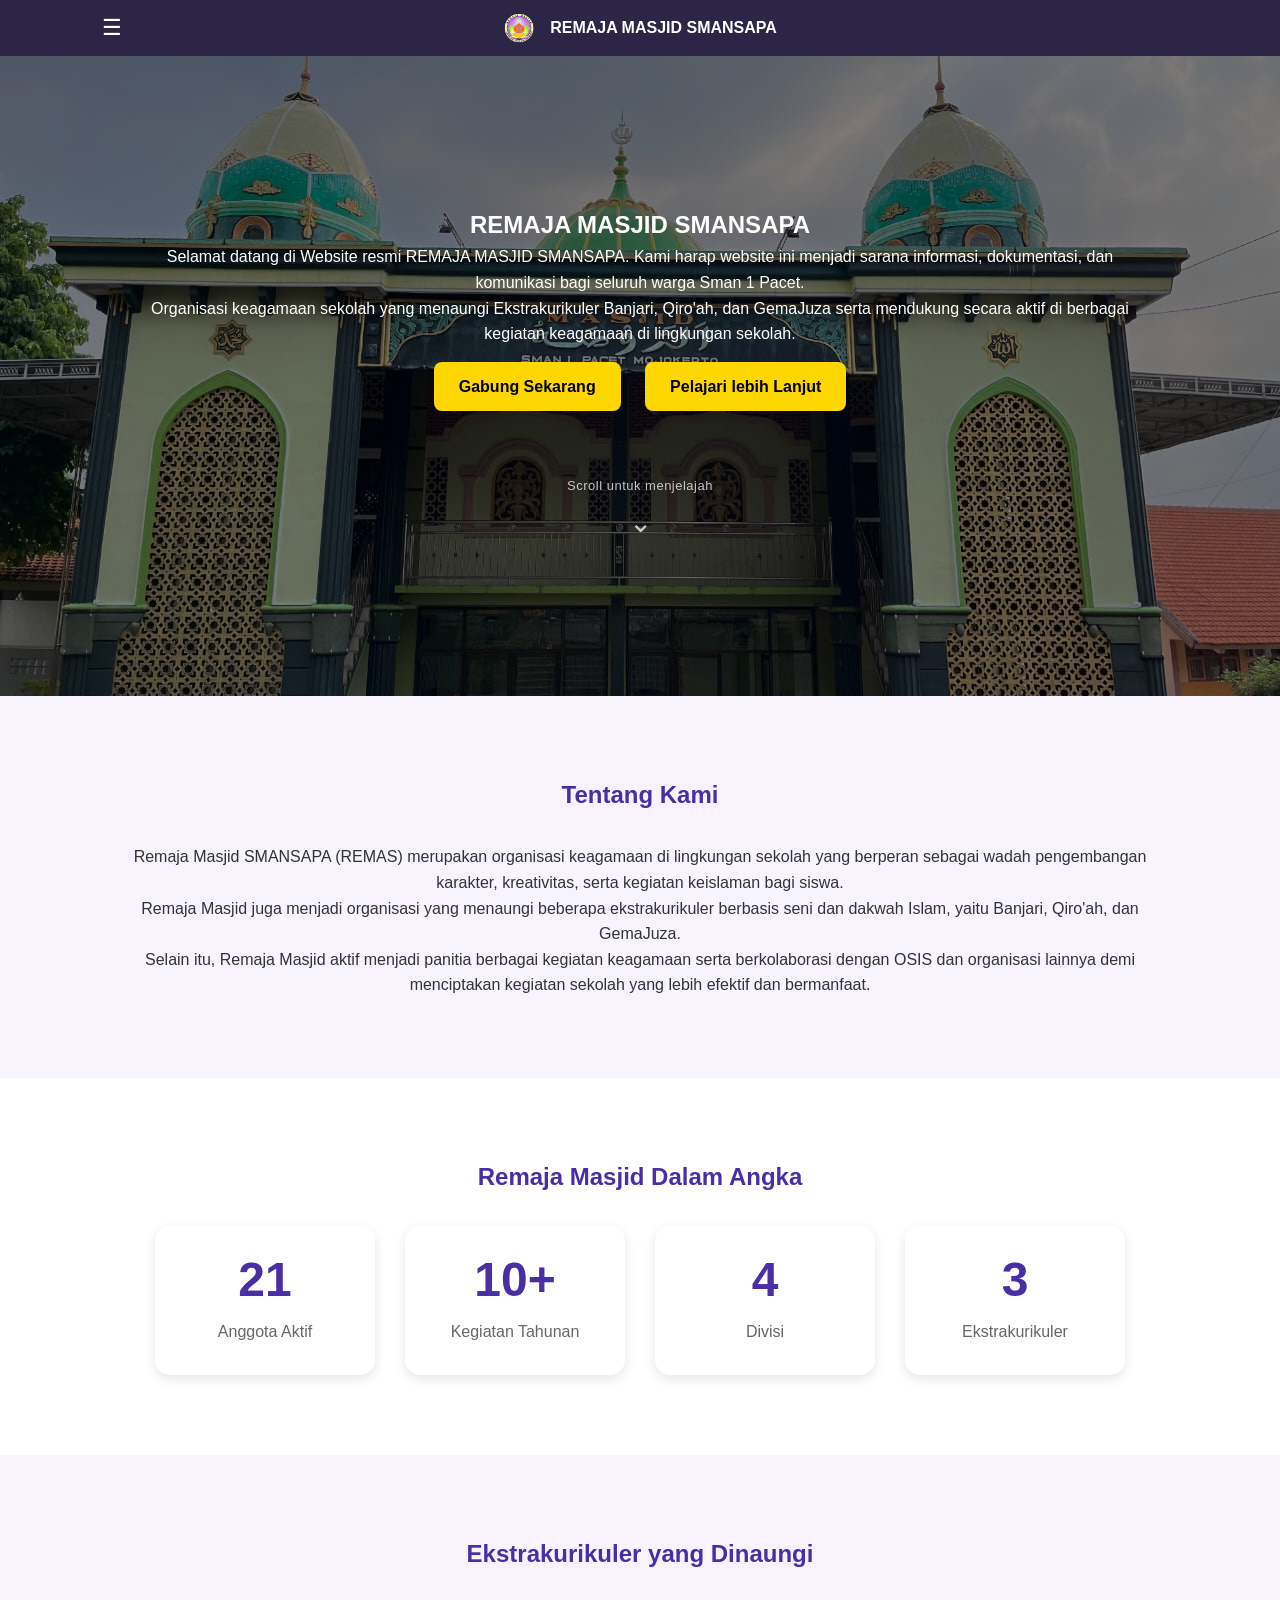
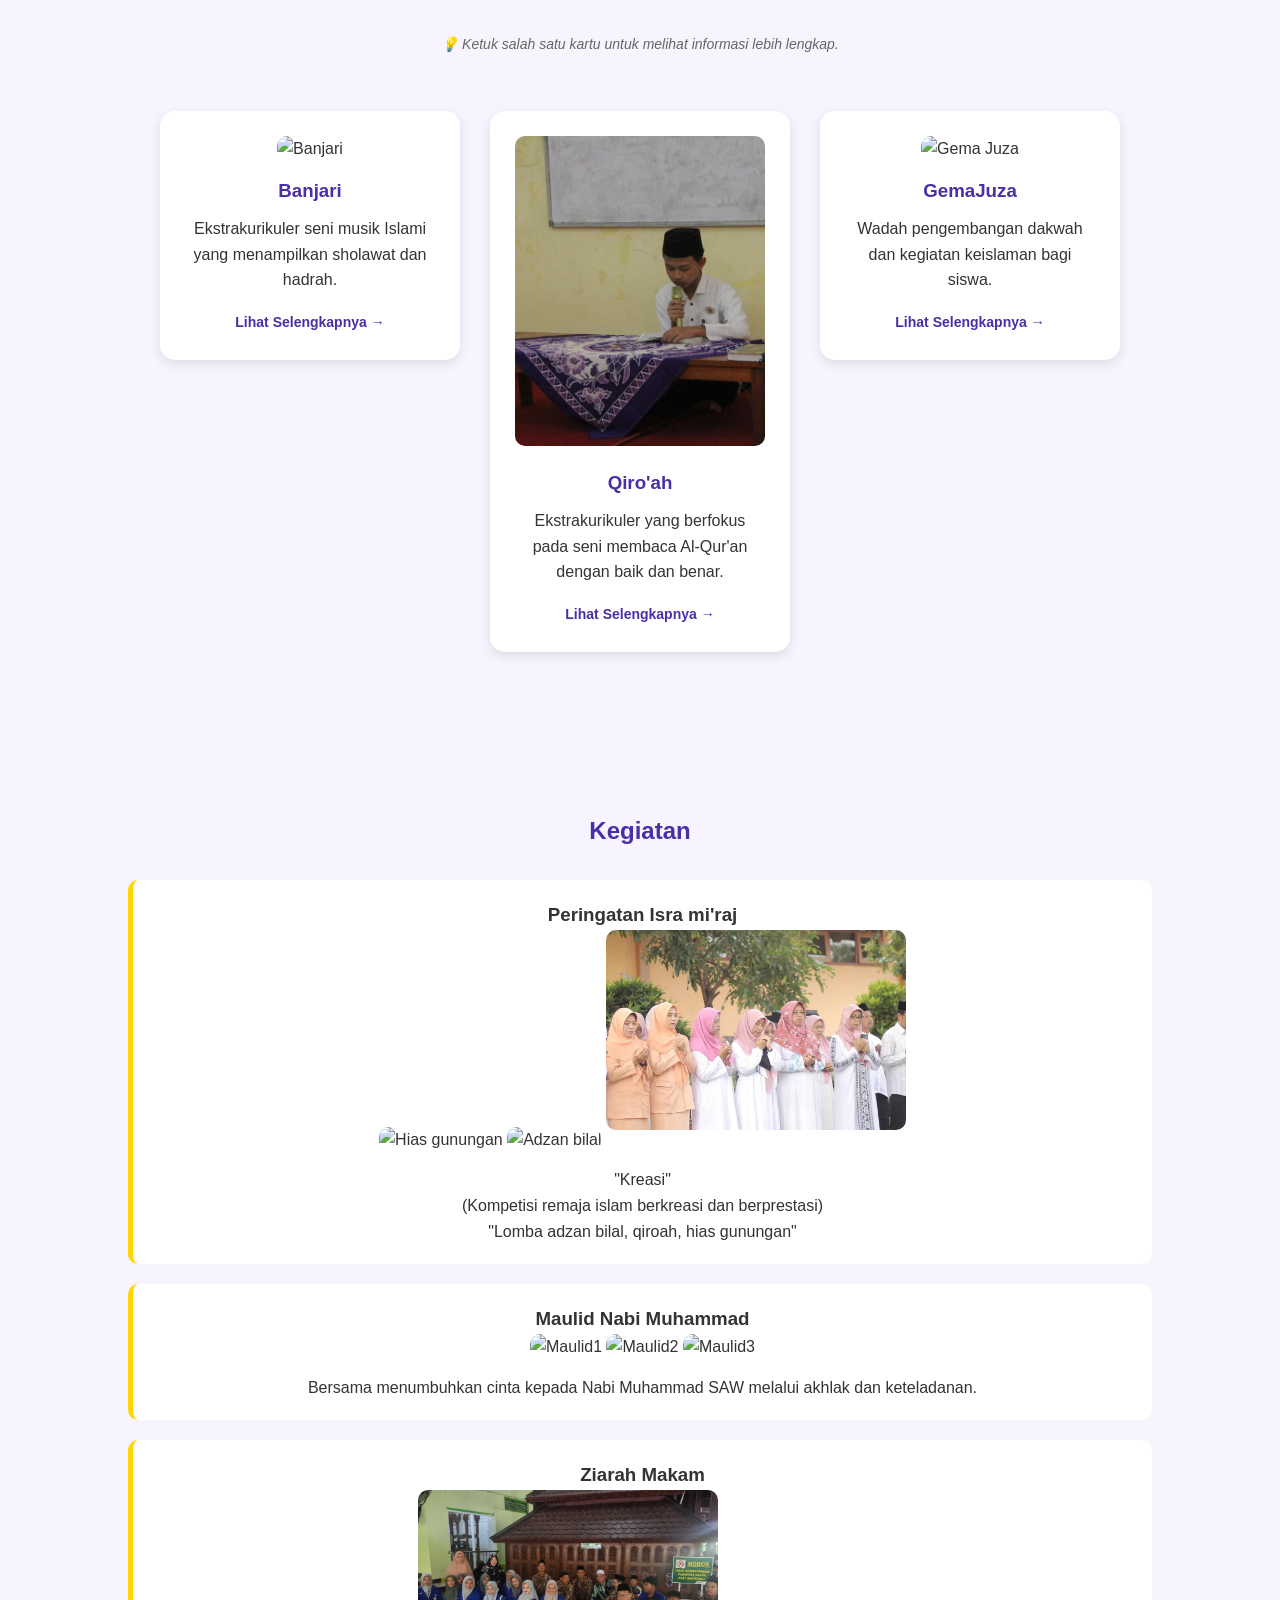
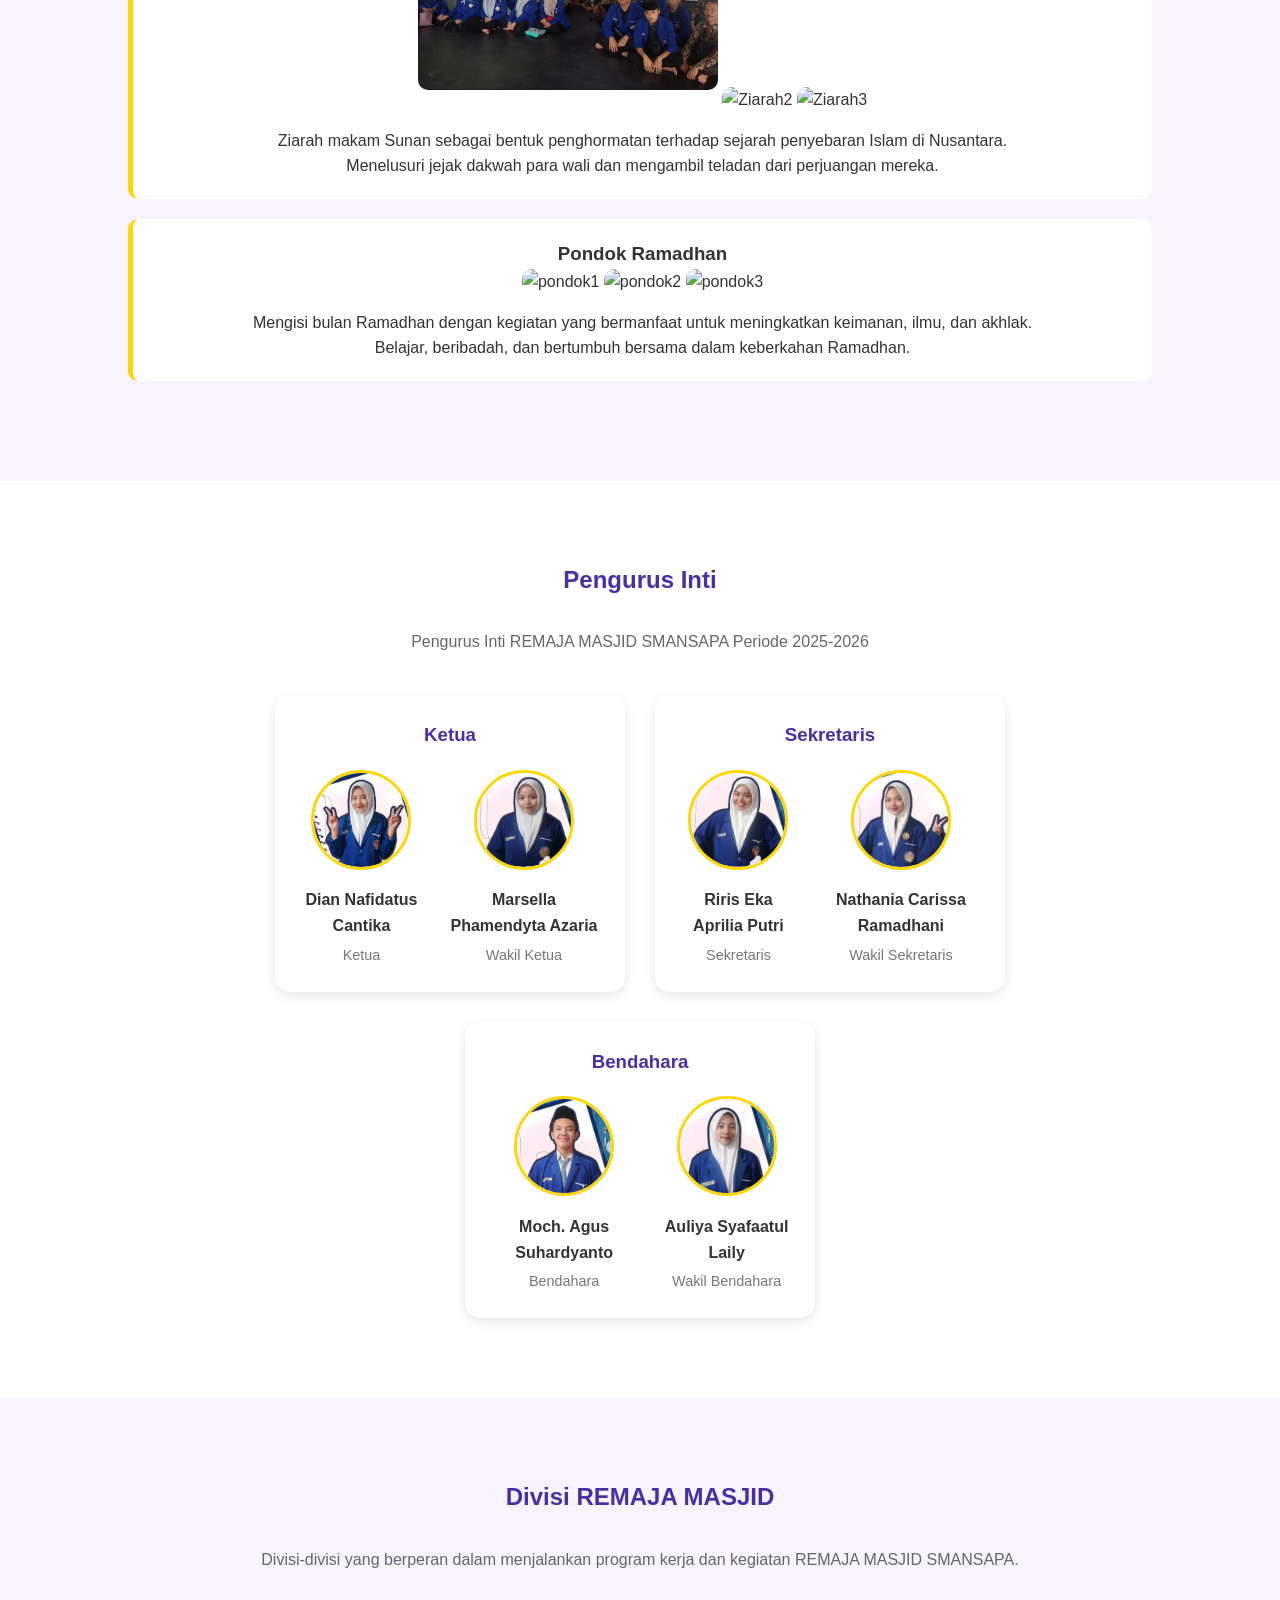
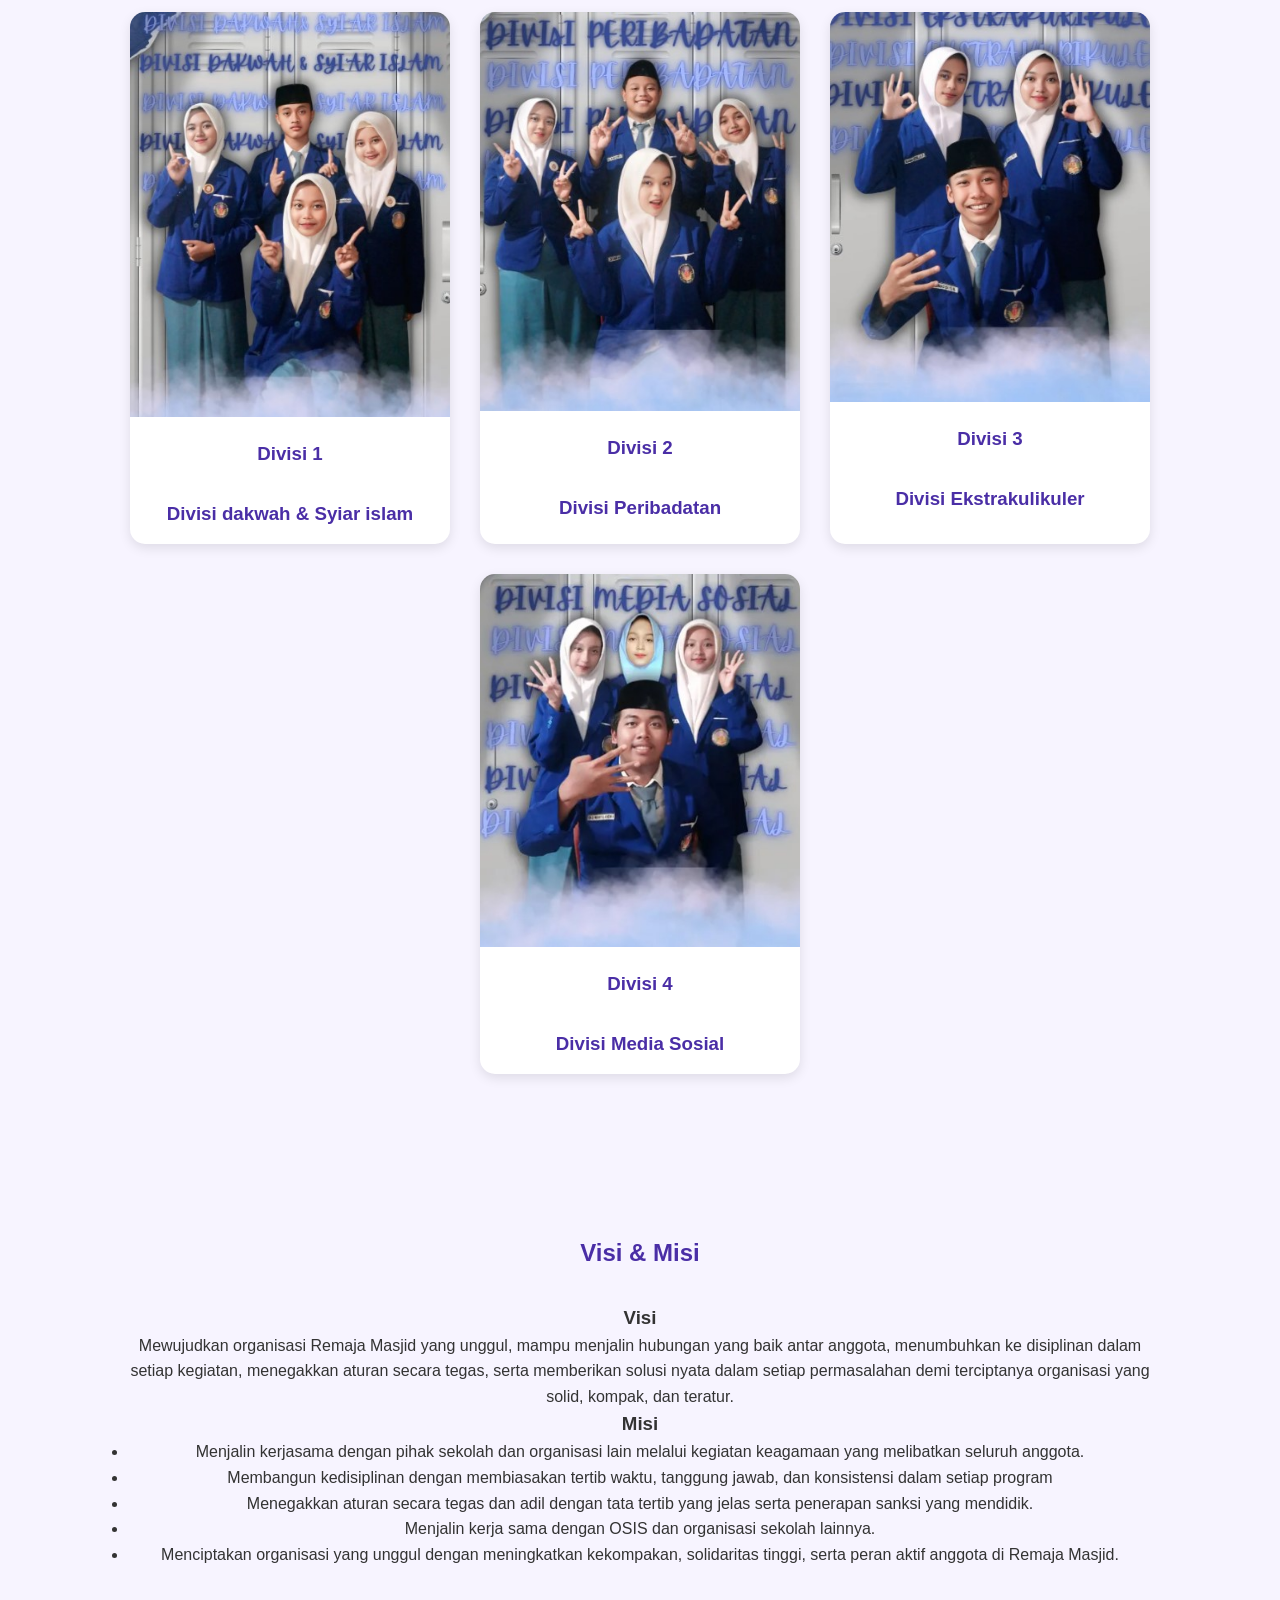
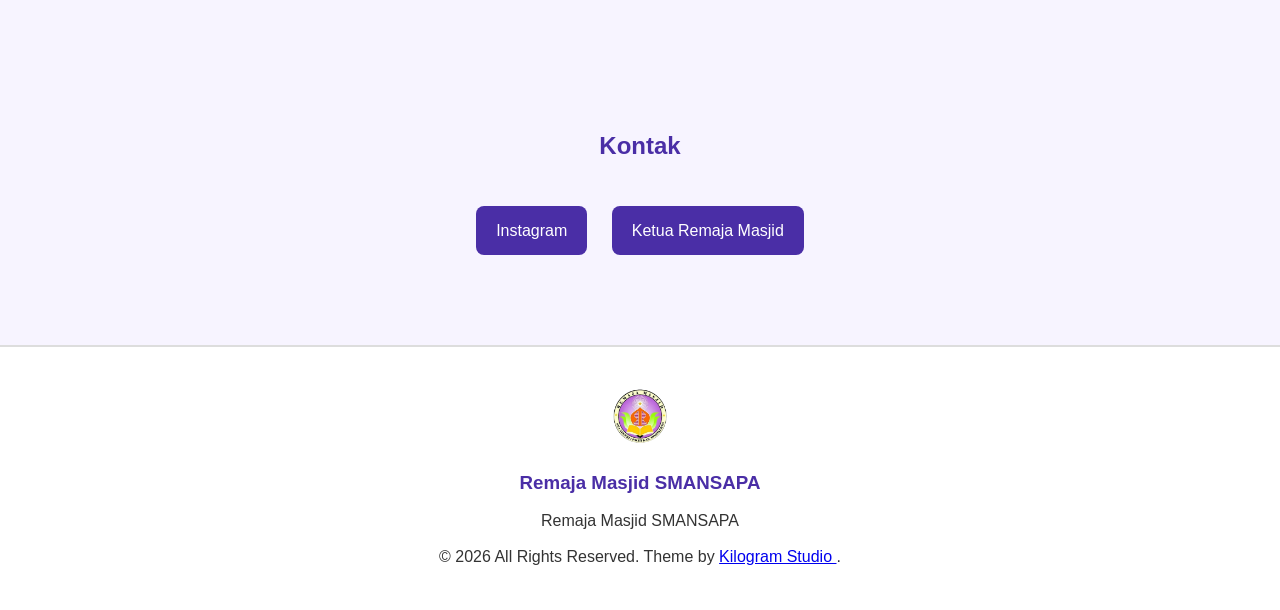
==== commit 645bc876: "Update index.html" ====
--- a/index.html
+++ b/index.html
@@ -239,7 +239,7 @@
 
             <p>"Kreasi"</p>
             <p>(Kompetisi remaja islam berkreasi dan berprestasi)</p>
-            <p>"Lomba adzan bilal, qiroah, hias gunungan</p>
+            <p>"Lomba adzan bilal, qiroah, hias gunungan"</p>
             
         </div>
 
--- a/style.css
+++ b/style.css
@@ -691,3 +691,49 @@
     }
 
 }
+
+/* ===========================
+   Info Ekstrakurikuler
+=========================== */
+
+.ekskul-info{
+
+    width:100%;
+
+    margin-bottom:25px;
+
+    color:#666;
+
+    font-size:14px;
+
+    font-style:italic;
+
+    text-align:center;
+}
+
+
+/* ===========================
+   Link Detail Card
+=========================== */
+
+.lihat-detail{
+
+    display:inline-block;
+
+    margin-top:18px;
+
+    color:#4a2ea6;
+
+    font-size:14px;
+
+    font-weight:bold;
+
+    transition:.3s;
+}
+
+.ekskul-card:hover .lihat-detail{
+
+    color:#ffd700;
+
+    transform:translateX(6px);
+}
